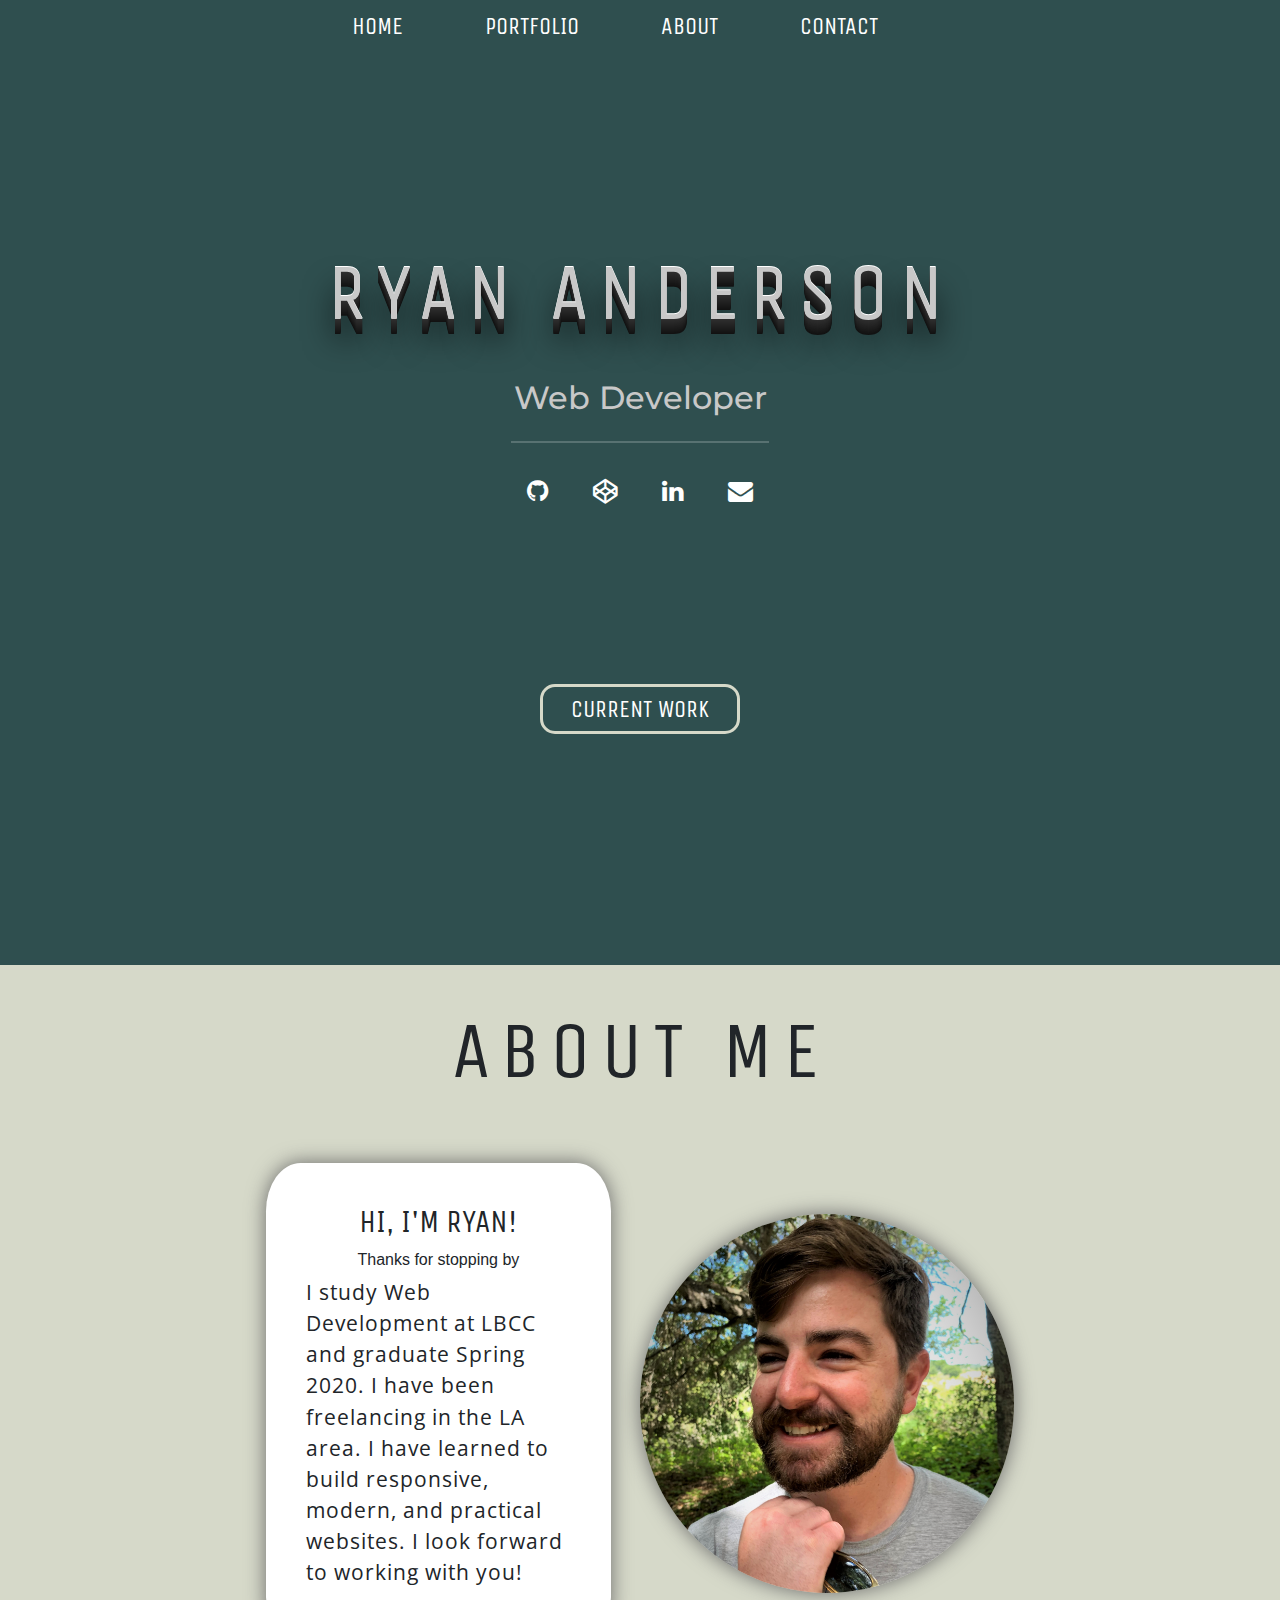
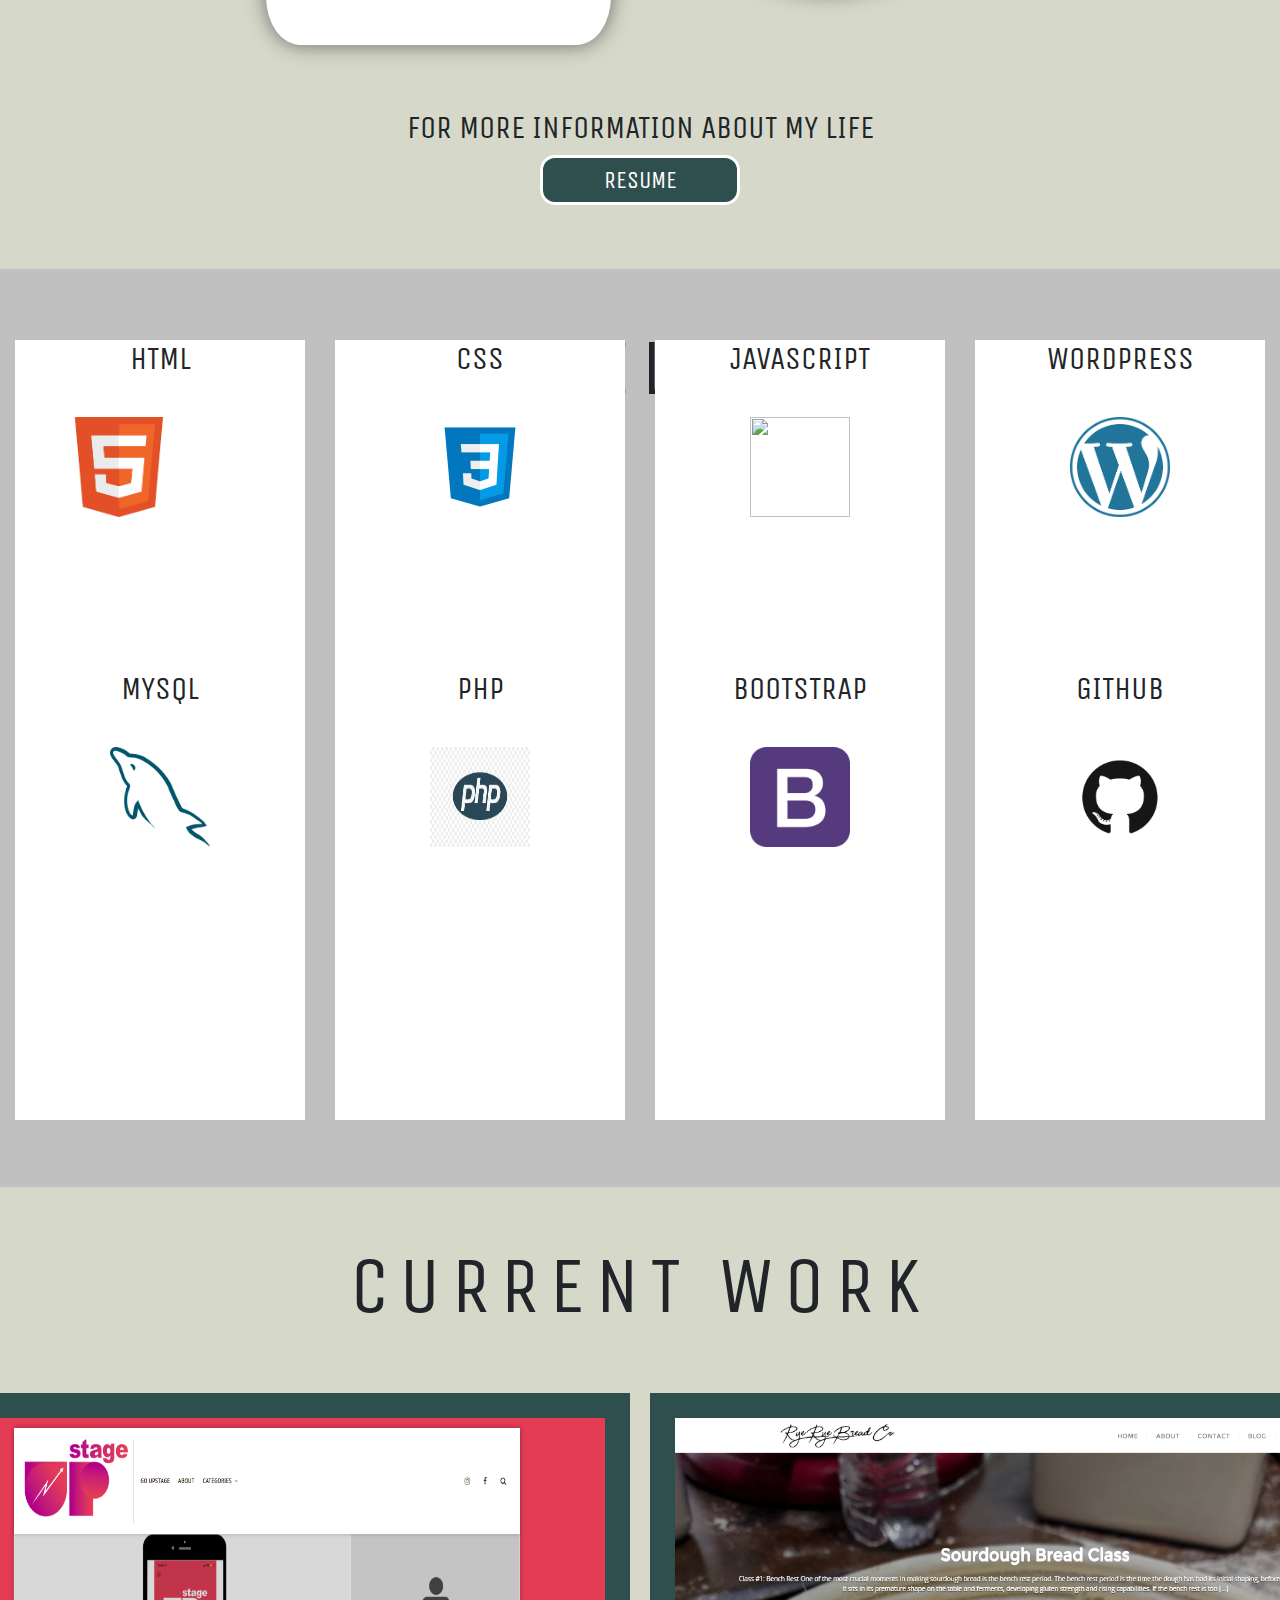
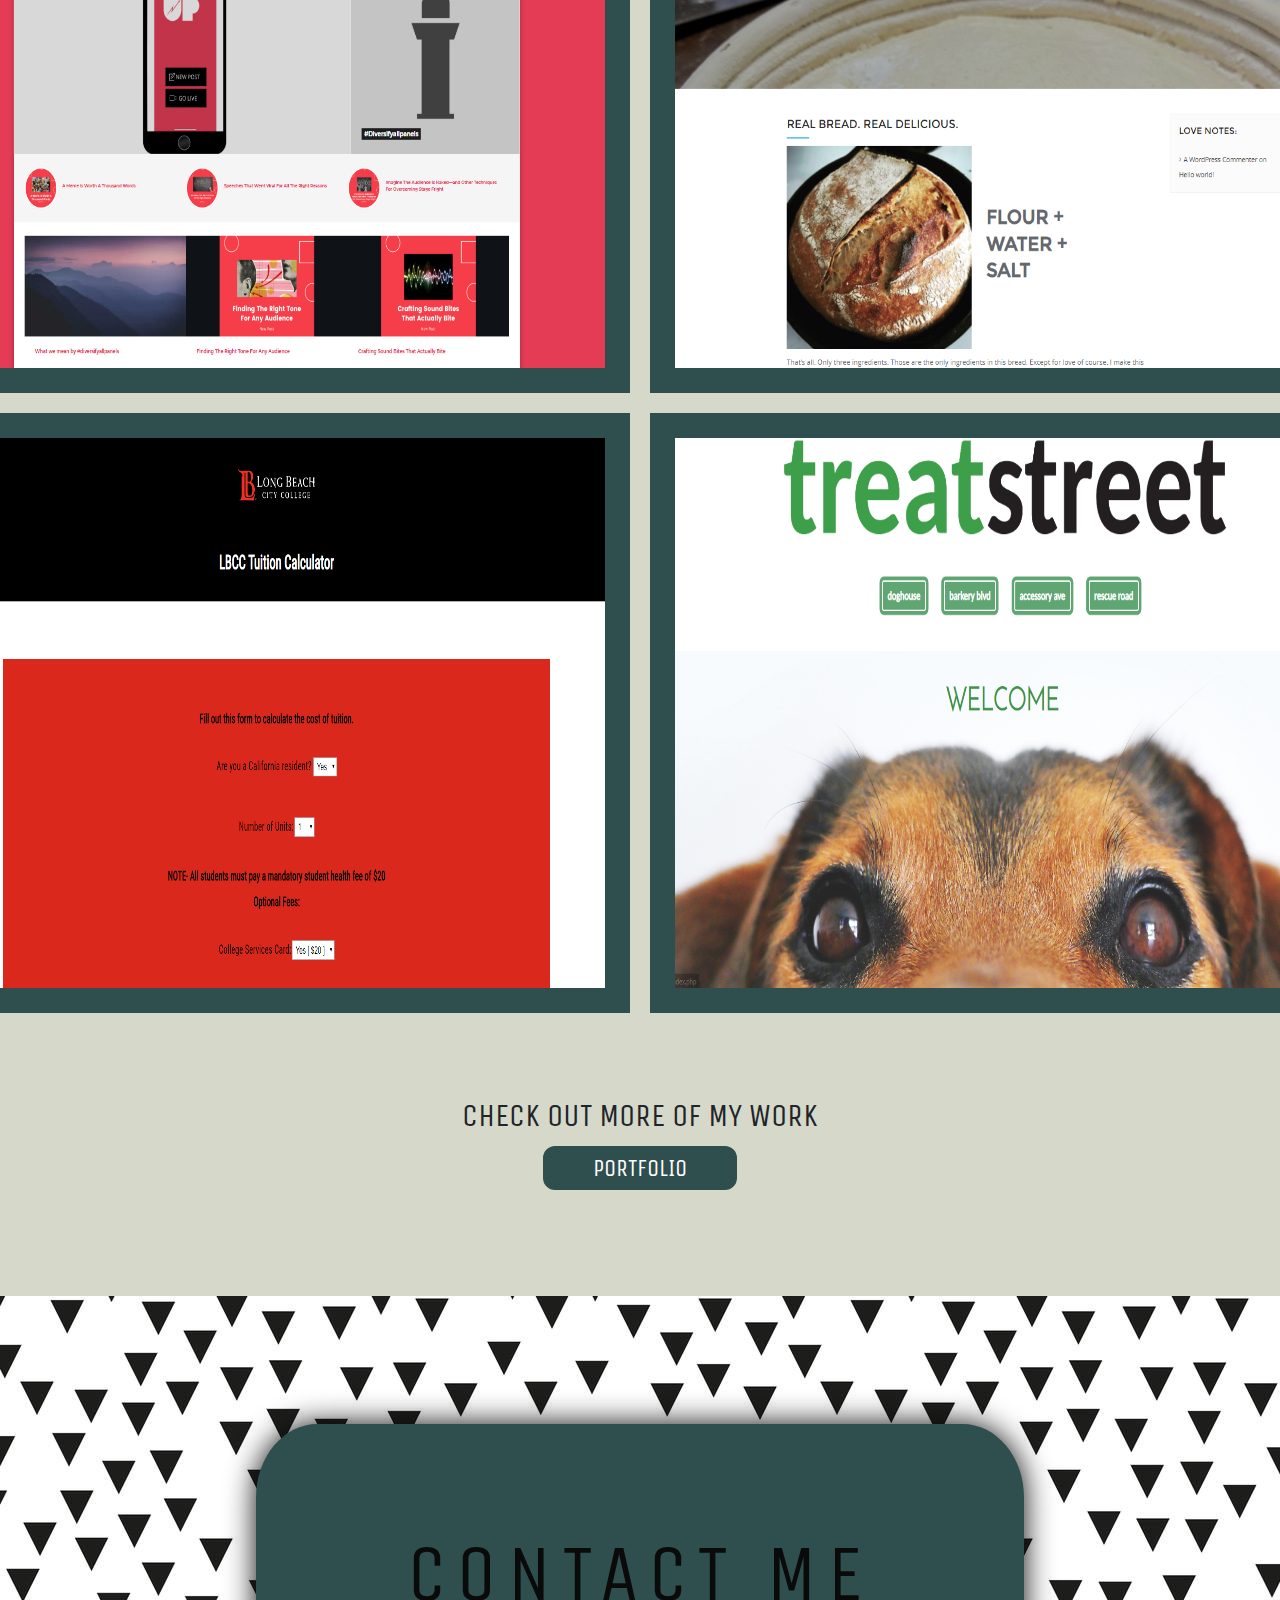
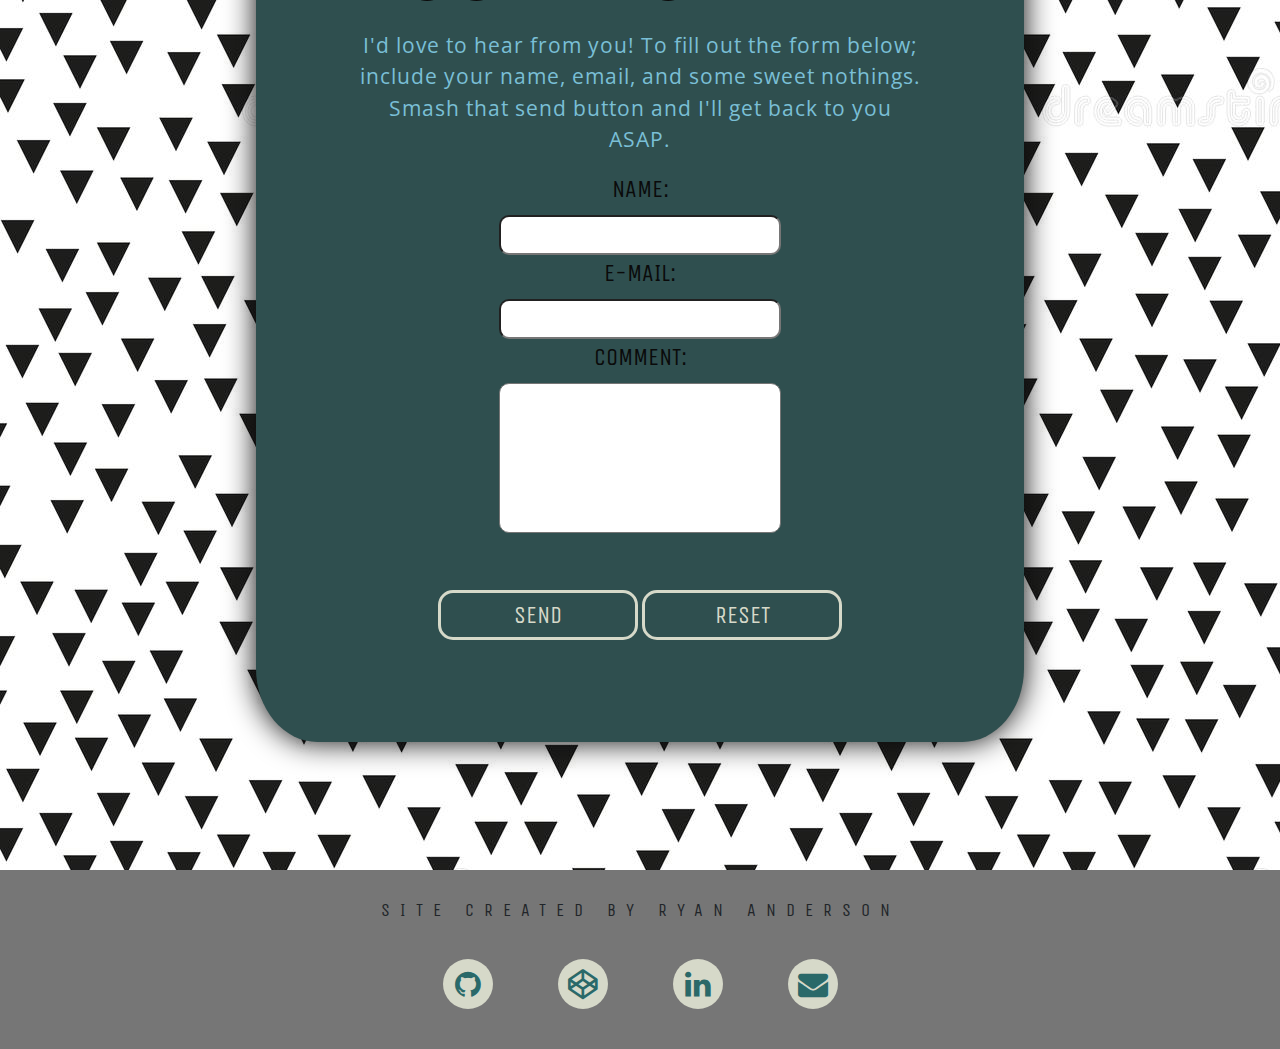
==== portfolio/index.html @ 40ae6008 "added flip/rotate styles to skills-content" ====
<!DOCTYPE html>
<html>
<head>
	<meta charset="UTF-8">
    <meta name="viewport" content="width=device-width, initial-scale=1">
	<title>Ryan Anderson's Portfolio</title>

    <link rel="stylesheet" href="https://stackpath.bootstrapcdn.com/bootstrap/4.4.1/css/bootstrap.min.css" integrity="sha384-Vkoo8x4CGsO3+Hhxv8T/Q5PaXtkKtu6ug5TOeNV6gBiFeWPGFN9MuhOf23Q9Ifjh" crossorigin="anonymous">
	<link href="https://fonts.googleapis.com/css?family=Montserrat:wght@500|Julius+Sans+One|Unica+One|Vast+Shadow&display=swap" rel="stylesheet">
	<link href="https://fonts.googleapis.com/css?family=Open+Sans+Condensed:300&display=swap" rel="stylesheet">
    <link rel="stylesheet" href="https://cdnjs.cloudflare.com/ajax/libs/font-awesome/4.7.0/css/font-awesome.min.css">
    <link rel="stylesheet" type="text/css" href="style.css">
    
</head>
<header>
    
    <div class="nav-container">

       <nav>
            <ul class="nav justify-content-center">
           
                <li class="nav-item">
                    <a class="nav-link current_page" href="./index.html">Home</a>
                </li>
           
                <li class="nav-item">
                    <a class="nav-link" href="./portfolio.html">Portfolio</a>
                </li>

                <li class="nav-item">
                    <a class="nav-link" href="#about-link">About</a>
                </li>

                <li class="nav-item">
                    <a class="nav-link" href="#contact-link">Contact</a>
                </li>

            </ul>
        </nav>
    </div>

    <div class="header_container header-background">

        <div class="header_contents">	
            <h1 class="header"> Ryan Anderson </h1>
        </div>

        <div class="header_contents">
            <h2 class="header"> Web Developer</h2>
        </div>
        
        <hr class="white-line">
    
        <div class="social_media_links_container">
                <a href="https://github.com/ryanaanderson0" title="Github" target="_blank" class="fa fa-github"></a>
                <a href="https://codepen.io/ryanaanderson0" title="Codepen" target="_blank" class="fa fa-codepen"></a>
                <a href="https://www.linkedin.com/in/ryan-anderson-24546b155/" title="LinkedIn+" target="_blank" class="fa fa-linkedin"></a>
                <a href="mailto:ryanaanderson0@gmail.com" title="Email" target="_blank" class="fa fa-envelope"></a>    
        </div>

        <div class="header_contents">
            <button class="button-style button-position"><a href="#work-button-link">Current Work</a></button>
        </div>


    </div>


   
</header>

<body>
		
    <div class="about-container" id="about-link">
        <h1 class="about-header-position">About Me</h1>

        <div class="about-row">
            <div class="about-text">

                <h2>Hi, I'm Ryan!</h2>
            
                <h3>Thanks for stopping by</h3>
                
                <p>I study Web Development at LBCC and graduate Spring 2020. I have been freelancing in the LA area. I have learned to build responsive, modern, and practical websites. I look forward to working with you! </p>
            </div>

            <div>
                <img class="about-img" src="Ryan3.jpeg" alt="photo of Ryan Anderson w/ sunglasses " class="">
            </div>
        </div>

        <div class="resume">
            <h2>For more information about my life</h2>

            <div>
                <button id="resume-button" class="button-style" ><a href="/portfolio/RESUME_RyanAnderson_WebDev1.23.20.pdf" target="_blank">Resume</a></button>
            </div>
        </div>

       
        <div class="skills-container">
                <h1>Skills</h1>
            
            <div id="skills-row">
                <div class="skills-content-container">
                    <div class="skills-content-front">
                        <h2>HTML</h2>
                        <img src="img/icons/html_logo.png" class="skills-icon">
                        <a href="">Solo Learn</a>
                    </div>

                    <div class="skills-content-back"> 
                        <h2>Certifications</h2>
                        <a href="">Solo Learn</a>
                    </div>
                </div>

                <div class="skills-content-container">
                    <div class="skills-content-front">
                        <h2>CSS</h2>
                        <img src="img/icons/css_logo.png" class="skills-icon">
                    </div>

                    <div class="skills-content-back"> 
                        <h2>Certifications</h2>
                        <a href="">Solo Learn</a>
                    </div>
                </div>

                <div class="skills-content-container">
                    <div class="skills-content-front">
                        <h2>JavaScript</h2>
                        <img src="img/icons/js_logo.png" class="skills-icon">
                    </div>

                    <div class="skills-content-back"> 
                        <h2>Certifications</h2>
                        <a href="">Solo Learn</a>
                    </div>
                </div>

                <div class="skills-content-container">
                    <div class="skills-content-front">
                        <h2>WordPress</h2>
                        <img src="img/icons/wordpress_logo.png" class="skills-icon">
                    </div>

                    <div class="skills-content-back"> 
                        <h2>Certifications</h2>
                        <a href="">Solo Learn</a>
                    </div>
                </div>

                <div class="skills-content-container">
                    <div class="skills-content-front">
                        <h2>MySQL</h2>
                        <img src="img/icons/mysql_logo.png" class="skills-icon">
                    </div>

                    <div class="skills-content-back"> 
                        <h2>Certifications</h2>
                        <a href="">Solo Learn</a>
                    </div>
                </div>

                <div class="skills-content-container">
                    <div class="skills-content-front">
                        <h2>PHP</h2>
                        <img src="img/icons/php_logo.jpg" class="skills-icon">
                    </div>

                    <div class="skills-content-back"> 
                        <h2>Certifications</h2>
                        <a href="">Solo Learn</a>
                    </div>
                </div>

                <div class="skills-content-container">
                    <div class="skills-content-front">
                        <h2>BootStrap</h2>
                        <img src="img/icons/bootstrap_logo.png" class="skills-icon">
                    </div>
                    
                    <div class="skills-content-back"> 
                        <h2>Certifications</h2>
                        <a href="">Solo Learn</a>
                    </div>
                </div>

                <div class="skills-content-container">
                    <div class="skills-content-front">
                        <h2>GitHub</h2>
                        <img src="img/icons/github_logo.png" class="skills-icon">
                    </div>

                    <div class="skills-content-back"> 
                        <h2>Certifications</h2>
                        <a href="">Solo Learn</a>
                    </div>
                </div>
            </div>  
        </div>
       
    </div>

    <div class="work-container" >
    
        <h1 class="work-heading-padding" id="work-button-link">Current Work</h1>

        <div id="work-gallery">

            <div class="overlay-container">
                <img src="img/current_projects/upstage.PNG" alt="Avatar" class="work-img-resize overlay-img">
                <div class="overlay">
                    <div class="fig-text"> 
                        <h1>UpStage Directory</h1> 

                        <p>I used WordPress to create an app landing page/ blog. I used custom css and WordPress plugins to creat a platform fit for the app. </p>
                        <button class="button-style button-opacity"><a href="https://upstage.directory/" target="_blank">Link</a></button>
                    </div>
                </div>
            </div>

            <div class="overlay-container">
                <img src="img/current_projects/ryeryebreadco.PNG" alt="Avatar" class="work-img-resize overlay-img">
                <div class="overlay">
                    <div class="fig-text">
                        <h1>Rye Rye Bread Co.</h1>

                        <p>I used WordPress to create a website for my own commercial baking company, Rye Rye Bread Co. </p>
                        <button class="button-style "><a href="http://ryeryebreadco.com/" target="_blank">Link</a></button>
                    </div>
                </div>
            </div>

            <div class="overlay-container">
                <img src="img/php_sql/hw3_tuition_calculator.PNG" alt="Avatar" class="work-img-resize overlay-img">
                <div class="overlay">
                    <div class="fig-text">
                        <h1>Tuition Calculator</h1>

                        <p>To create this mock LBCC tuition calcultaor, I used PHP to retrieve the information from submitting the form.  I then used that data and applied operators to calculate the tuition total.</p>
                        <button class="button-style button-opacity"><a href="https://cosw30-ryan.herokuapp.com/Homework/Homework3/tuition.html" target="_blank">Link</a></button>

                    </div>
                </div>
            </div>

            <div class="overlay-container">
                <img src="img/php_sql/ts_homepage.PNG" alt="Avatar" class="work-img-resize overlay-img">
                <div class="overlay">
                    <div class="fig-text">
                        <h1>Treat Street</h1>
                    
                        <p>This is a class project in my PHP course. Our team created a backend CRUD console for our E-Commerce product listings.  </p>
                        <button class="button-style button-opacity"><a href="http://treatstreet.herokuapp.com/" target="_blank">Link</a></button>
                    </div>
                </div>
            </div>

        </div>

        <div class="portfolio-button-position">
            <h2>Check Out More Of My Work</h2>
            <button class="button-style "><a href="/portfolio/portfolio.html" target="_blank" id="portfolio-button">Portfolio</a></button>
        </div>
       
    </div>

<div class="contact-container" id="contact-link">

    <div class="contact-box">
    
        <h1> Contact Me </h1>

        <p>I'd love to hear from you! To fill out the form below; include your name, email, and some sweet nothings. Smash that send button and I'll get back to you ASAP.  </p>

        <form action="mailto:someone@example.com" method="post" enctype="text/plain">
            <label for="name">Name:</label><br>
            <input type="text" name="name" required><br>

            <label for="email">E-mail:</label><br>
            <input type="text" name="mail" required><br>

            <label for="comment">Comment:</label><br>
            <textarea type="text" name="comment" size="550" class="comment-area" required></textarea><br>

            <input type="submit" value="Send" class="button-style form-button-spacing">
            <input type="reset" value="Reset" class="button-style form-button-spacing">
        </form>
    </div>
</div>

</body>
<footer>

    <div class="footer_container">

        <h1 class="footer-header">Site Created By Ryan Anderson</h1>

        <div class="social-media-footer">
           <a href="https://github.com/ryanaanderson0" title="Github" target="_blank" class="fa fa-github"></a>
            <a href="https://codepen.io/ryanaanderson0" title="Codepen" target="_blank" class="fa fa-codepen"></a>
            <a href="https://www.linkedin.com/in/ryan-anderson-24546b155/" title="LinkedIn+" target="_blank" class="fa fa-linkedin"></a>
            <a href="mailto:ryanaanderson0@gmail.com" title="Email" target="_blank" class="fa fa-envelope"></a>
        </div>
    </div>
</footer>
</html>
---- portfolio/style.css ----
*{
	margin: 0;
    padding: 0;
    box-sizing: border-box;
}


/*heading styles*/

h1{
	font-family: 'Unica One', cursive;
	text-transform: uppercase;
	letter-spacing: 10px;
    font-size: 5em;
    text-align: center;
    font-weight: 20;
}

h2{
	font-family: 'Unica One', cursive;
	text-transform: uppercase;
	font-size: 2em;
}

h3{
    font-size: 1.0em;
}
p{
	font-family: 'Open Sans Condensed', sans-serif;
	font-size: 1.3em;
	letter-spacing: 1px;
}


/*navigation orientation/styles */

.nav-item{
	font-family: 'Unica One', cursive;
	font-size: 1.5em;
	text-transform: uppercase;
	padding-right: 50px;
}

.nav-container {
    max-height: 75%;
    background: #2F4F4F;
    padding-bottom: 1%;
}

/*link colors/decoration*/

a , nav-item.li{
	text-decoration: none;
	list-style-type:none;
	color: #ffffff;
}

a:active{
	color: #7ABFD6;
    text-decoration: none;
}

a:link{
	color: #ffffff;
    text-decoration: none;
}

a:hover{
	color: #7ABFD6;
    text-decoration: none;
}

.current_page{
	color: #7ABFD6 ;
}


/* header styles */

.header_container{
    display: flex;
    flex-direction: column;
    align-items: center;
    justify-content: center;
    padding-bottom: 4%;  
}

.header-background{
    background: #2F4F4F;
    height: 900px;
    width: 100%;
    background-size: cover;
}
h1.header{
    font-family: 'Unica One', cursive;
	text-transform: uppercase;
	letter-spacing: 10px;
    font-size: 5em;
    text-align: center;
    font-weight: 20;
    color: #C8C8C8;
    text-shadow: 
      0 -1px 0 #fff, 
      0 1px 0 #2e2e2e, 
      0 2px 0 #2c2c2c, 
      0 3px 0 #2a2a2a, 
      0 4px 0 #282828, 
      0 5px 0 #262626, 
      0 6px 0 #242424, 
      0 7px 0 #222, 
      0 8px 0 #202020, 
      0 9px 0 #1e1e1e, 
      0 10px 0 #1c1c1c, 
      0 11px 0 #1a1a1a, 
      0 12px 0 #181818, 
      0 13px 0 #161616, 
      0 14px 0 #141414, 
      0 15px 0 #121212, 
      0 22px 30px rgba(0, 0, 0, 0.9);
   
}

h2.header{
    color: #C8C8C8;
    font-family: 'Montserrat', sans-serif;
    font-size: 2em;
    text-transform: capitalize;
    margin-top: 30px;   
}

/* Button Styles */

.button-style{

    width: 200px;
    height: 50px;
    border-radius: 15px;
    border: solid #D6D9C9 3px;
    background-color: #2F4F4F;
    font-family: 'Unica One', cursive;
    font-size: 1.5em;
    text-transform: uppercase;
    color: #D6D9C9;
}

.button-position{
    margin-left: auto;
    margin-right: auto;
    margin-top: 80%;
}

hr.white-line{
  border: .5px solid;
  color: white;
  opacity: .2;
  width: 20%;
}


.button-style:hover {
    box-shadow: 0 0 40px #222;
    color: #7ABFD6;
    border: solid #7ABFD6 3px;
    text-decoration: none;
}

/* about styles */
.about-container{
    background: #D6D9C9;
}
.about-header-position{
    padding-top: 3%;
}
.about-row{
   display: grid;
   grid-template-columns: 2fr 2fr;
   align-items: center;
   justify-content: center;
   margin: 5%;
}
.about-text{
    padding: 40px;
    width: 60%;
    background: #ffffff;
    border-radius: 10%;
    justify-self: flex-end;
    box-shadow: 0 0 20px #696969;
    margin-right: 5%;
}
.about-img{
    width: 65%;
    height: 50%;
    border-radius: 50%;
    box-shadow: 0 0 20px #696969;
}

.about-text h2, h3{
    text-align: center;
}

.resume{
    text-align: center;
    padding-bottom: 5%;
}

.resume h3{
    font-size: 1.2em;
}

#resume-button {
    background: #2F4F4F;
    border: solid  #ffffff 3px;
    color: #ffffff;
}

#resume-button:hover {
    box-shadow: 0 0 40px #222;
    color: #7ABFD6;
    border: solid #7ABFD6 3px;
    text-decoration: none;
}
/* skills styles */

/* #skills-boxes{
    display: flex;
    justify-content: space-evenly;
    margin-top: 4%;
    padding-bottom: 4%;
}
.skills-content{
    flex-basis: 30%;
    margin-bottom: 2%;
    padding: 4%;
    min-width: 250px;
    border-radius: 10%;
    background-color: #ffffff;
    text-align: center;
    box-shadow: 0 0 20px #696969;
}

.skills-content ul, li{
    text-align: left;
}



.skills-content a{
    color: #0a0a0a;
}
.skills-content a:hover{
    color: #7ABFD6;
} */
/* new-skills section styles */

.skills-container{
    padding-top: 4%;
    padding-bottom: 4%;
    background: #C0C0C0;
}


#skills-row{
    display: grid;
    grid-template-rows: 1fr 1fr;
    grid-template-columns: 25% 25% 25% 25%;
    max-width: 100%;
    text-align: center;
    padding-top: 4%;
}
.skills-content-container{
    margin: 15px;
    background-color: white;
    height: 300px;
    transition: transform .5s;
    transform-style: preserve-3d; 
}

.skills-content-container:hover{
    transform: rotateY(180deg);
    box-shadow: 0 0 20px #696969;
}
.skills-content-front, .skills-content-back{
    position: absolute;
    width: 100%;
    height: 100%;
    backface-visibility: hidden;
}
.skills-content-front{
    background-color: white;
    align-self: center;
    
}
.skills-content-back{
    position: relative;
    background-color: #2F4F4F;
    transform: rotateY(180deg);
    color: white;
}
.skills-icon{
    width: 100px;
    height: 100px;
    margin-top: 30px;
}

/* work styles */
.work-container{
    background: #D6D9C9;
    /* background: #355357; */
    padding-bottom: 8%;
}
.work-heading-padding{
    padding: 4%;
}
#work-gallery{
    margin-right: auto;
    margin-left: auto;
    display: grid;
    grid-template-columns: 1fr 1fr;
    grid-template-rows: auto auto 2fr;
    grid-column-gap: 20px;
    grid-row-gap: 20px;
    align-items: center;
    justify-content:center;
    max-width: 60%;
}
.work-text{
    grid-column: span 2;
    padding: 4%;
    color: #ffffff;
}
.work-text h2{
    text-align: center;
    padding-bottom: 2%;
}
img.work-img-resize{
    width: 700px;
    height: 600px;
    border: solid #2F4F4F 25px;
   
}

.portfolio-button-position{
    text-align: center;
    padding-top: 5%;
}

/* text overlay over image styles */

.overlay-container {
  position: relative;
  width: 100%;
}

.overlay-img {
  display: block;
  width: 100%;
  height: auto;
  
}

.overlay {
  position: absolute;
  bottom: 0;
  left: 0;
  right: 0;
  background-color: #181818;
  opacity: .8;
  overflow: hidden;
  width: 100%;
  height: 0;
  transition: .5s ease;
}

.overlay-container:hover .overlay {
  height: 100%;
}

.fig-text {
  color: white;
  font-size: 20px;
  position: absolute;
  top: 50%;
  left: 50%;
  -webkit-transform: translate(-50%, -50%);
  -ms-transform: translate(-50%, -50%);
  transform: translate(-50%, -50%);
  text-align: center;
}
.fig-text h1{
    font-size: 3em;
}

/*contact styles*/

.contact-container{
   background-image: url("/portfolio/img/triangle_background.jpg");
   width: 100%;
   height: auto;
   padding-top: 10%;
   padding-bottom: 10%;
}
.contact-box{
    width: 60%;
    height: auto;
    padding: 8%;
    margin-right: auto;
    margin-left: auto;
	text-align: center;
    background-color: #2F4F4F;
    border-radius: 8%;
    box-shadow: 0 0 30px #0a0a0a;
    color: #0a0a0a;
}
.contact-box h1{
    color: #0a0a0a;
}
.contact-box p{
  color: #7ABFD6;
}

.contact_text{
    text-align: center;
    display: block;
    margin-left: auto;
    margin-right: auto;
    margin-top: 20px;
	text-align: center;
    width: 50%;
    font-size: 1.3em;
}

/* contact form styles */
label{
    font-family: 'Unica One', cursive;
	text-transform: uppercase;
    font-size: 1.5em;
}

input, textarea{
    width: 50%;
    height: 40px;
    border-radius: 10px;
}
textarea.comment-area{
    height: 150px;
    resize: none;
}
.form-button-spacing{
    margin-top: 50px;
}
input:focus , textarea:focus{
    background: #7ABFD6;
}

/* projects page styles */

.portfolio-header-background{
    background: #2F4F4F;
    height: 400px;
    width: 100%;
    background-size: cover;
}

/*footer styles*/
.footer_container{
    background-color: #767676;
    text-align: center;
    padding: 20px;
    max-width: 100%;
}
.footer-header{
    padding: 10px;
    font-size: 1.1em;
}

/*social media button styles */


.social-media-footer{
    margin: auto;
    justify-content: space-around;
    display: flex;
    max-width: 500px;
    padding: 20px;

}

.social-media-footer a{
    text-decoration: none;
    font-size: 30px;
    width: 50px;
    height: 50px;
    text-align: center;
    transition: 0.4s all;
    line-height: 50px;
    cursor: pointer;
    background: #D6D9C9;
    border-radius: 50%;
    color: #2a6969;
}

.social-media-footer a:hover{
    transform: scale(1.2);
    color: #7ABFD6;
}

.social_media_links_container a{
    padding: 20px;
    font-size: 25px;
    text-decoration: none;
}

/* RESPONSIVE STYLES */

/* Large desktops and laptops */
@media (min-width: 1900px) {
   .col-xs-4{
       margin: 40px;
      
   }

   .main-photo{
       
    width: 500px;
    height: 650px;
    text-align: center;
    margin-left: 25%;
}

   }

    h1{
        font-size: 5em;
    }
}



/* Landscape tablets and medium desktops */
 @media (max-width: 1200px) {
     .col-xs-4{
       margin: 10px;
   }

    .about_me_text col-md col-xs-12{
	margin-right: 0;
}

    .main-photo{
        margin-left: 25%;
    }
    
}


/* Portrait tablets and small desktops */
@media (max-width: 992px) {
      .col-xs-4{
       margin: 20px;
   }

    .thumbnail img{
       width: 400px;
       height: 300px;
   }

     .about_me_text col-md col-xs-12{
	margin-right: 0;
}

    .main-photo{
        width: 300px;
        height: 400px;
        margin-left: 20%;
    }

}

/* Landscape phones and portrait tablets */
@media (max-width: 768px) {
     .col-xs-4{
       margin: 20px;

   }

   .col-padding{
       padding: 10px;
   }

   .caption{
       max-width: 400px;
   }
   .caption p{
       font-size: 1em;
   }

 .main-photo{
        width: 400px;
        height: 500px;
     
    }


    /* decrease header font on smaller devices */

     .header_title{
        padding-top: 50px;
        font-size: .7em;
    }

    .header_subtitle{
        font-size: .5em;
    }

    /* decrease img size */
    .thumbnail-img{
        width: 400px;
        height: 300px;
    }
}

/* Portrait phones and smaller */
@media (max-width: 576px) {
     


    .col-xs-12{
        margin-left: 10px;
        padding: 10px;
    }
    .contact_text{
        width: 75%;
    }

    /* decrease nav font */
    .nav{
        flex-direction: column;
        text-align: center;
    }

    .nav-item{
        padding: 0;
    }
    
    /* decrease header font size on smaller screens */
    .header_title{
        padding-top: 50px;
        font-size: .7em;
    }

    .header_subtitle{
        font-size: .5em;
    }

    /* decrease img size  */

    .thumbnail-img{
        width: 400px;
        height: 300px;
    }

    .main-photo{
        width: 450px;
        height: 450px;
        margin: 0;
    
    }
}


/* // Small devices (landscape phones, 576px and up)
@media (min-width: 576px) { ... }

// Medium devices (tablets, 768px and up)
@media (min-width: 768px) { ... }

// Large devices (desktops, 992px and up)
@media (min-width: 992px) { ... }

// Extra large devices (large desktops, 1200px and up)
@media (min-width: 1200px) { ... } */
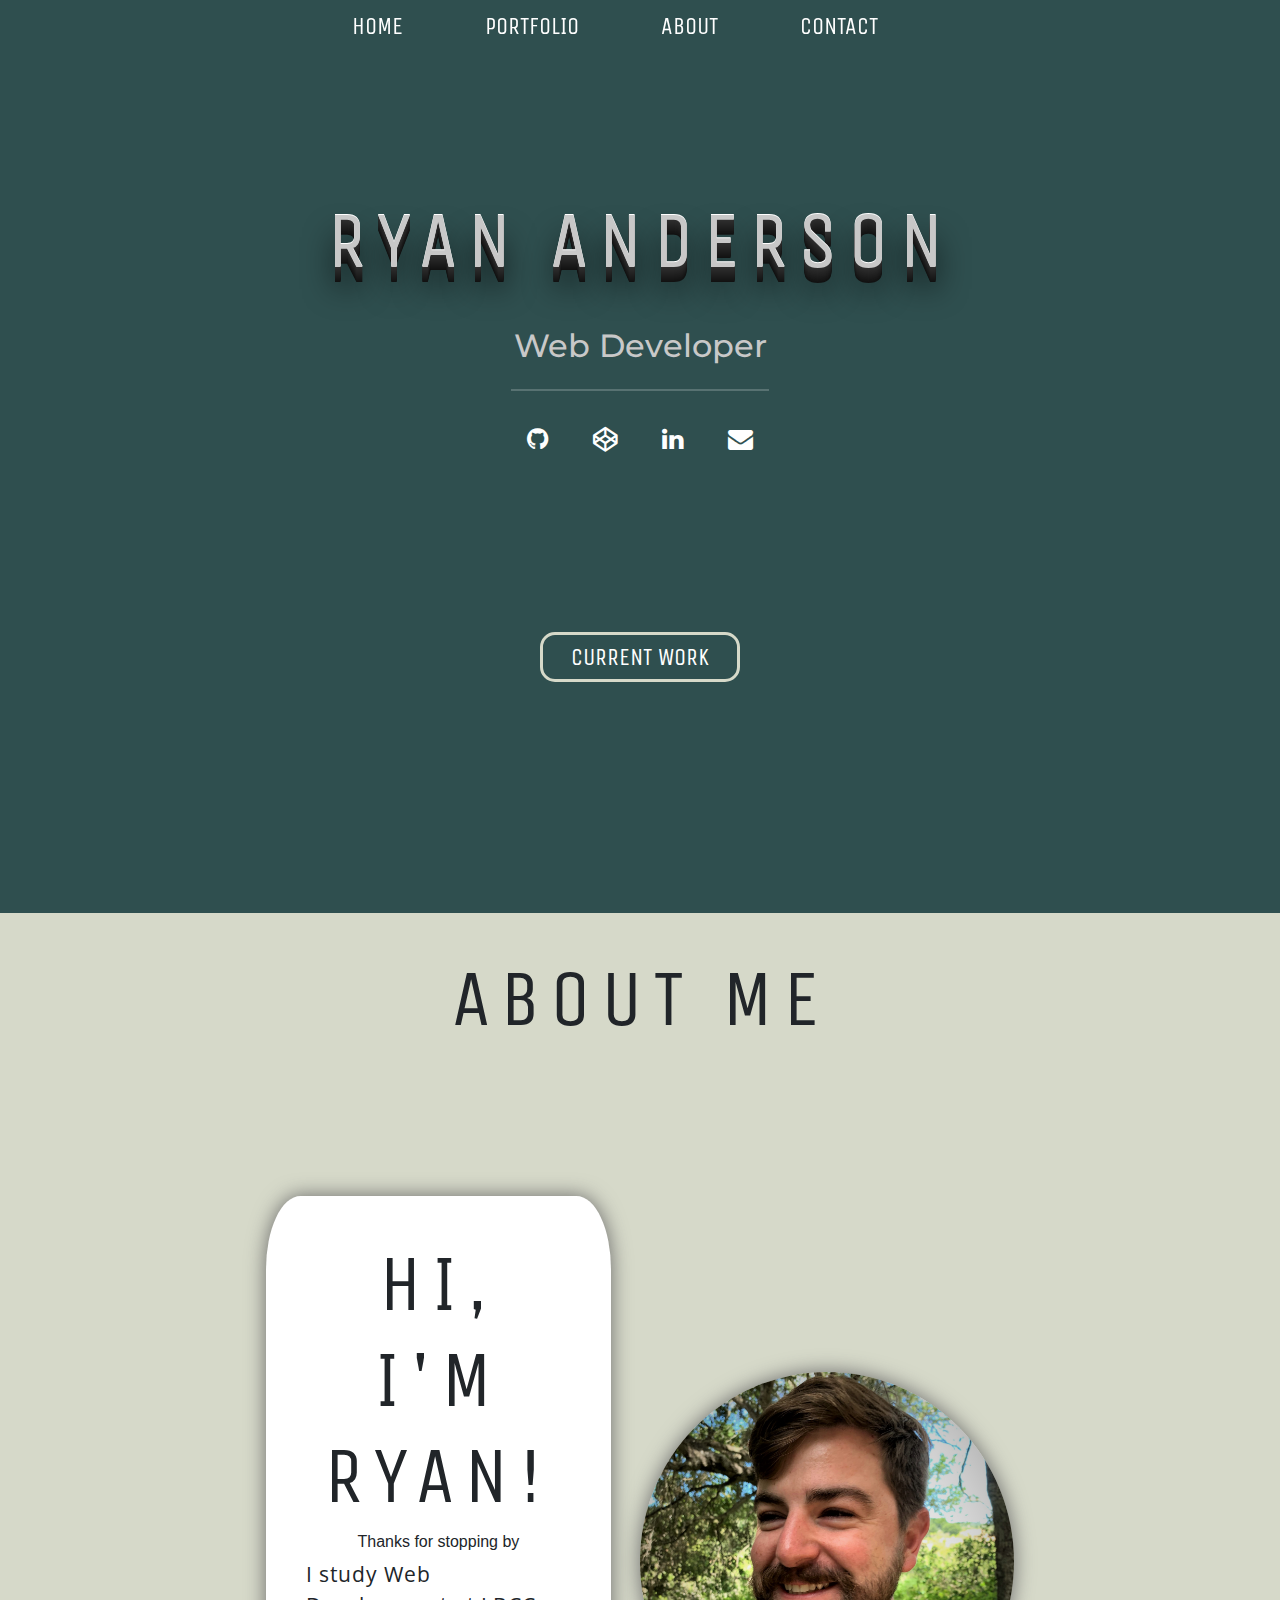
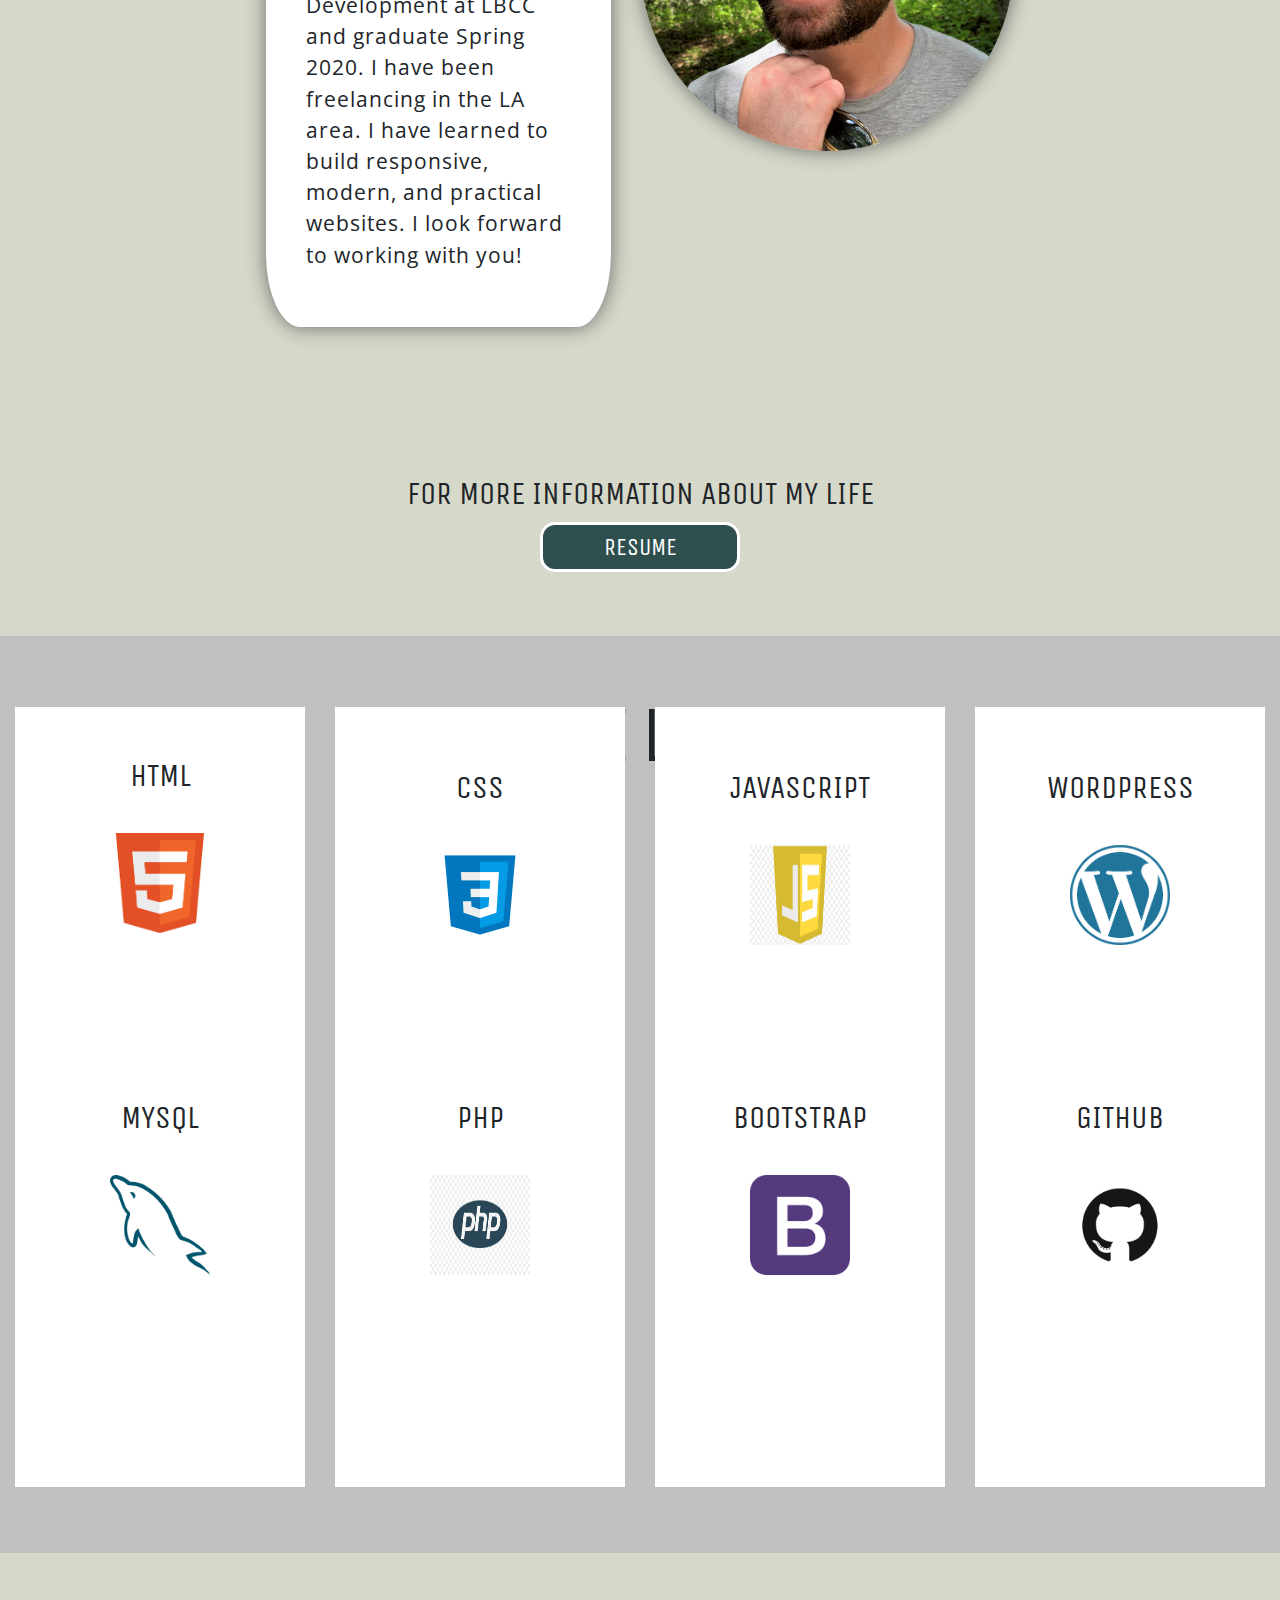
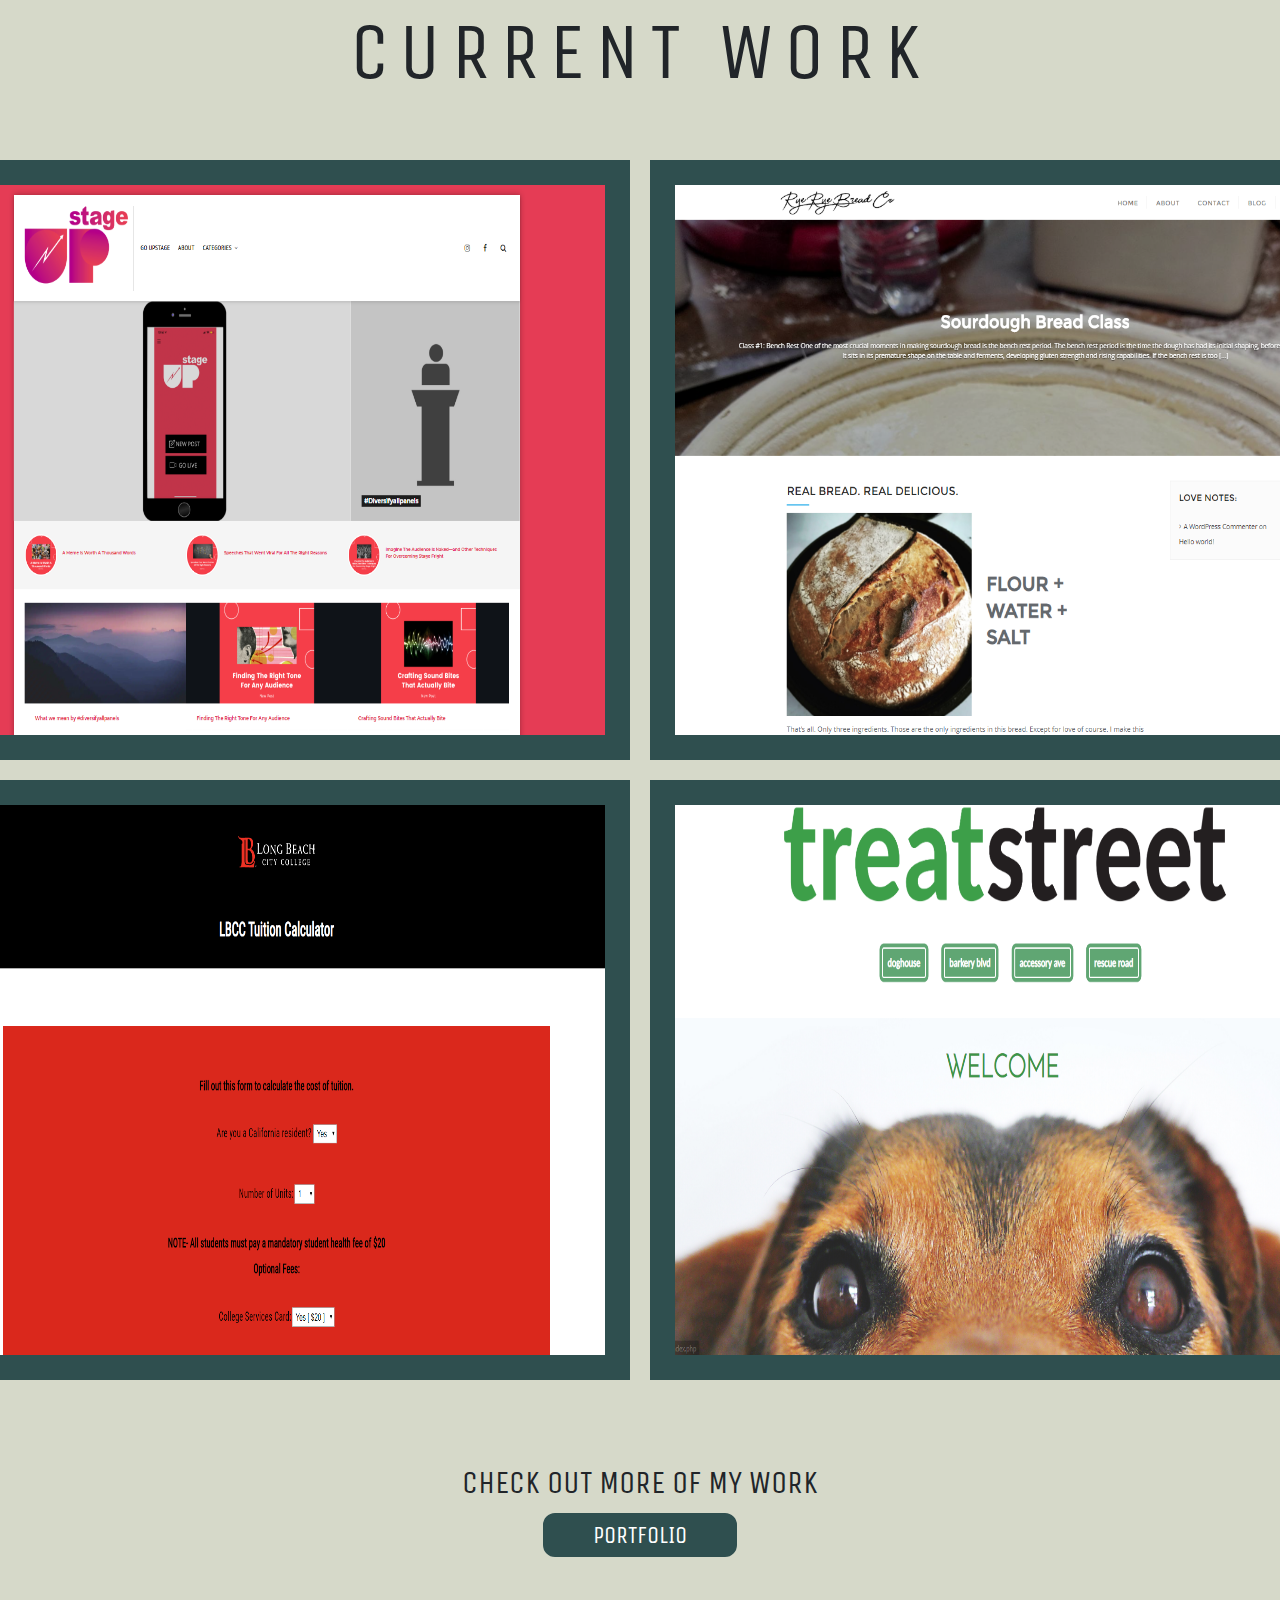
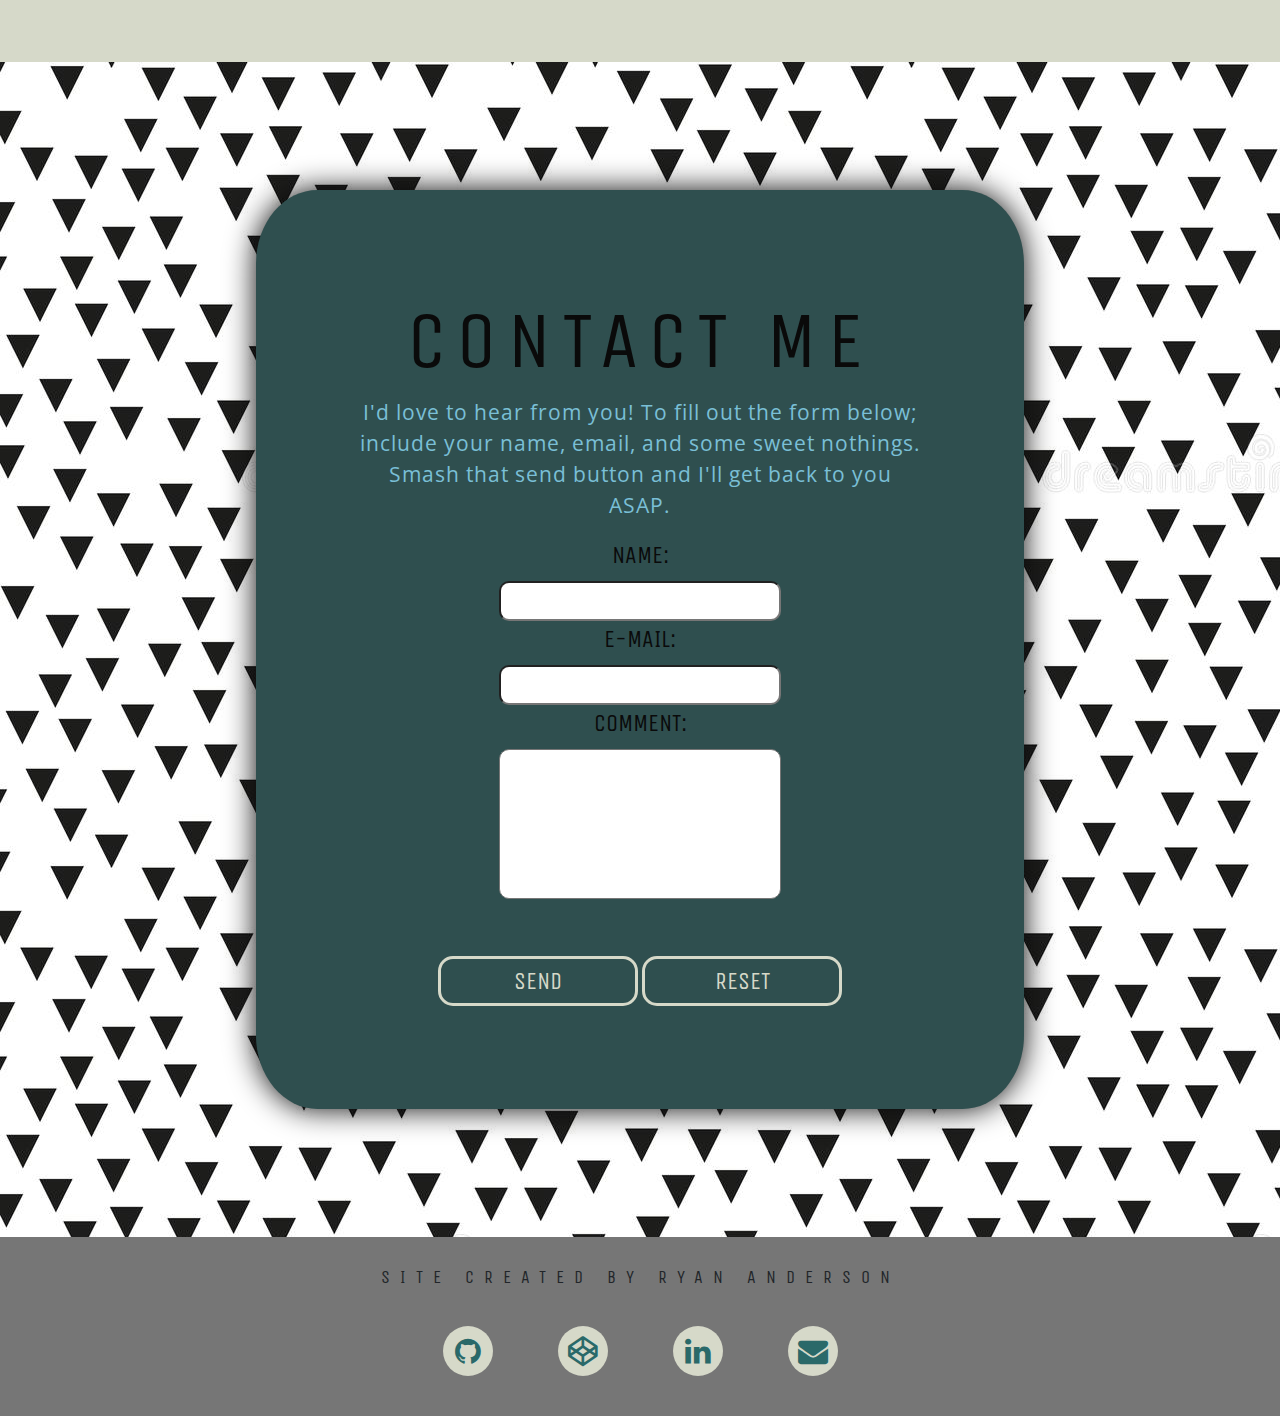
==== commit 0ce58410: "added FCC id's and section names to pass test" ====
--- a/portfolio/index.html
+++ b/portfolio/index.html
@@ -16,7 +16,7 @@
     
     <div class="nav-container">
 
-       <nav>
+       <nav id="navbar" class="sticky">
             <ul class="nav justify-content-center">
            
                 <li class="nav-item">
@@ -52,7 +52,7 @@
         <hr class="white-line">
     
         <div class="social_media_links_container">
-                <a href="https://github.com/ryanaanderson0" title="Github" target="_blank" class="fa fa-github"></a>
+                <a href="https://github.com/ryanaanderson0" title="Github" target="_blank" class="fa fa-github" id="profile-link"></a>
                 <a href="https://codepen.io/ryanaanderson0" title="Codepen" target="_blank" class="fa fa-codepen"></a>
                 <a href="https://www.linkedin.com/in/ryan-anderson-24546b155/" title="LinkedIn+" target="_blank" class="fa fa-linkedin"></a>
                 <a href="mailto:ryanaanderson0@gmail.com" title="Email" target="_blank" class="fa fa-envelope"></a>    
@@ -71,13 +71,13 @@
 
 <body>
 		
-    <div class="about-container" id="about-link">
-        <h1 class="about-header-position">About Me</h1>
-
-        <div class="about-row">
+    <div class="about-container" >
+        <h1 class="about-header-position" id="about-link">About Me</h1>
+
+        <div class="about-row" id="welcome-section">
             <div class="about-text">
 
-                <h2>Hi, I'm Ryan!</h2>
+                <h1>Hi, I'm Ryan!</h1>
             
                 <h3>Thanks for stopping by</h3>
                 
@@ -112,6 +112,8 @@
                     <div class="skills-content-back"> 
                         <h2>Certifications</h2>
                         <a href="">Solo Learn</a>
+                        <h2>Projects</h2>
+                        <a href="">Solo Learn</a>
                     </div>
                 </div>
 
@@ -124,18 +126,30 @@
                     <div class="skills-content-back"> 
                         <h2>Certifications</h2>
                         <a href="">Solo Learn</a>
+                        <a href="">MTA</a>
+                        <h2>Projects</h2>
+                        
+                        <a href="https://codepen.io/ryanaanderson0/pen/ExVjZWB">Tribute Page</a>
+                        <a href="https://codepen.io/ryanaanderson0/pen/WNQGQgr">Survey Form</a>
+                        <a href="https://codepen.io/ryanaanderson0/pen/PoPpdMY">Product Landing Page</a>
+                        <a href="https://codepen.io/ryanaanderson0/pen/qBOVZmr">Technical Document</a>
+                        
                     </div>
                 </div>
 
                 <div class="skills-content-container">
                     <div class="skills-content-front">
                         <h2>JavaScript</h2>
-                        <img src="img/icons/js_logo.png" class="skills-icon">
-                    </div>
-
-                    <div class="skills-content-back"> 
-                        <h2>Certifications</h2>
-                        <a href="">Solo Learn</a>
+                        <img src="img/icons/js_logo.jpg" class="skills-icon">
+                    </div>
+
+                    <div class="skills-content-back"> 
+                        <h2>Certifications</h2>
+                        <a href="">Solo Learn</a>
+                        <h2>Projects</h2>
+                        <a href="https://codepen.io/ryanaanderson0/pen/NWWjaWK">Character Generator</a>
+                        <a href="https://codepen.io/ryanaanderson0/pen/YzKeLmL">The Office Trivia Game</a>
+                        
                     </div>
                 </div>
 
@@ -148,6 +162,9 @@
                     <div class="skills-content-back"> 
                         <h2>Certifications</h2>
                         <a href="">Solo Learn</a>
+                        <h2>Projects</h2>
+                        <a href="http://upstage.directory/">UpStage Directory</a>
+                        <a href="https://bigsmile.co">Big Smile Co.</a>
                     </div>
                 </div>
 
@@ -160,6 +177,8 @@
                     <div class="skills-content-back"> 
                         <h2>Certifications</h2>
                         <a href="">Solo Learn</a>
+                        <h2>Projects</h2>
+                        <a href="">Solo Learn</a>
                     </div>
                 </div>
 
@@ -172,6 +191,9 @@
                     <div class="skills-content-back"> 
                         <h2>Certifications</h2>
                         <a href="">Solo Learn</a>
+                        <h2>Projects</h2>
+                        <a href="http://treatstreet.herokuapp.com/">Treat Street</a>
+                        <a href="https://cosw30-ryan.herokuapp.com/Homework/Homework3/tuition.html">Tuition Calculator</a>
                     </div>
                 </div>
 
@@ -184,6 +206,8 @@
                     <div class="skills-content-back"> 
                         <h2>Certifications</h2>
                         <a href="">Solo Learn</a>
+                        <h2>Projects</h2>
+                        <a href="">Solo Learn</a>
                     </div>
                 </div>
 
@@ -203,16 +227,15 @@
        
     </div>
 
-    <div class="work-container" >
+    <div class="work-container" id="projects">
     
         <h1 class="work-heading-padding" id="work-button-link">Current Work</h1>
-
         <div id="work-gallery">
 
             <div class="overlay-container">
                 <img src="img/current_projects/upstage.PNG" alt="Avatar" class="work-img-resize overlay-img">
                 <div class="overlay">
-                    <div class="fig-text"> 
+                    <div class="fig-text project-tile"> 
                         <h1>UpStage Directory</h1> 
 
                         <p>I used WordPress to create an app landing page/ blog. I used custom css and WordPress plugins to creat a platform fit for the app. </p>
@@ -224,7 +247,7 @@
             <div class="overlay-container">
                 <img src="img/current_projects/ryeryebreadco.PNG" alt="Avatar" class="work-img-resize overlay-img">
                 <div class="overlay">
-                    <div class="fig-text">
+                    <div class="fig-text project-tile">
                         <h1>Rye Rye Bread Co.</h1>
 
                         <p>I used WordPress to create a website for my own commercial baking company, Rye Rye Bread Co. </p>
@@ -236,7 +259,7 @@
             <div class="overlay-container">
                 <img src="img/php_sql/hw3_tuition_calculator.PNG" alt="Avatar" class="work-img-resize overlay-img">
                 <div class="overlay">
-                    <div class="fig-text">
+                    <div class="fig-text project-tile">
                         <h1>Tuition Calculator</h1>
 
                         <p>To create this mock LBCC tuition calcultaor, I used PHP to retrieve the information from submitting the form.  I then used that data and applied operators to calculate the tuition total.</p>
@@ -249,7 +272,7 @@
             <div class="overlay-container">
                 <img src="img/php_sql/ts_homepage.PNG" alt="Avatar" class="work-img-resize overlay-img">
                 <div class="overlay">
-                    <div class="fig-text">
+                    <div class="fig-text project-tile">
                         <h1>Treat Street</h1>
                     
                         <p>This is a class project in my PHP course. Our team created a backend CRUD console for our E-Commerce product listings.  </p>
@@ -291,6 +314,22 @@
     </div>
 </div>
 
+<script src="https://cdn.freecodecamp.org/testable-projects-fcc/v1/bundle.js">
+//sticky navbar on scroll JS
+window.onscroll = function() {myFunction()};
+
+var navbar = document.getElementById("navbar");
+var sticky = navbar.offsetTop;
+
+function myFunction() {
+  if (window.pageYOffset >= sticky) {
+    navbar.classList.add("sticky")
+  } else {
+    navbar.classList.remove("sticky");
+  }
+}
+
+</script>
 </body>
 <footer>
 
--- a/portfolio/style.css
+++ b/portfolio/style.css
@@ -46,7 +46,12 @@
     background: #2F4F4F;
     padding-bottom: 1%;
 }
-
+/* sticky navbar style */
+.sticky {
+  position: fixed;
+  top: 0;
+  width: 100%;
+}
 /*link colors/decoration*/
 
 a , nav-item.li{
@@ -168,12 +173,15 @@
 .about-container{
     background: #D6D9C9;
 }
+#welcome-section{
+    height: 100vh;
+}
 .about-header-position{
     padding-top: 3%;
 }
 .about-row{
    display: grid;
-   grid-template-columns: 2fr 2fr;
+   grid-template-columns: 1fr 1fr;
    align-items: center;
    justify-content: center;
    margin: 5%;
@@ -219,38 +227,8 @@
     border: solid #7ABFD6 3px;
     text-decoration: none;
 }
+
 /* skills styles */
-
-/* #skills-boxes{
-    display: flex;
-    justify-content: space-evenly;
-    margin-top: 4%;
-    padding-bottom: 4%;
-}
-.skills-content{
-    flex-basis: 30%;
-    margin-bottom: 2%;
-    padding: 4%;
-    min-width: 250px;
-    border-radius: 10%;
-    background-color: #ffffff;
-    text-align: center;
-    box-shadow: 0 0 20px #696969;
-}
-
-.skills-content ul, li{
-    text-align: left;
-}
-
-
-
-.skills-content a{
-    color: #0a0a0a;
-}
-.skills-content a:hover{
-    color: #7ABFD6;
-} */
-/* new-skills section styles */
 
 .skills-container{
     padding-top: 4%;
@@ -273,6 +251,7 @@
     height: 300px;
     transition: transform .5s;
     transform-style: preserve-3d; 
+    
 }
 
 .skills-content-container:hover{
@@ -284,6 +263,11 @@
     width: 100%;
     height: 100%;
     backface-visibility: hidden;
+    text-align: center;
+    display: flex;
+    flex-direction: column;
+    align-items: center;
+    justify-content: center;
 }
 .skills-content-front{
     background-color: white;
@@ -295,6 +279,13 @@
     background-color: #2F4F4F;
     transform: rotateY(180deg);
     color: white;
+}
+.skills-content-back h2{
+    text-decoration: underline;
+}
+.skills-content-back a{
+    letter-spacing: 2px;
+    text-transform: uppercase;
 }
 .skills-icon{
     width: 100px;
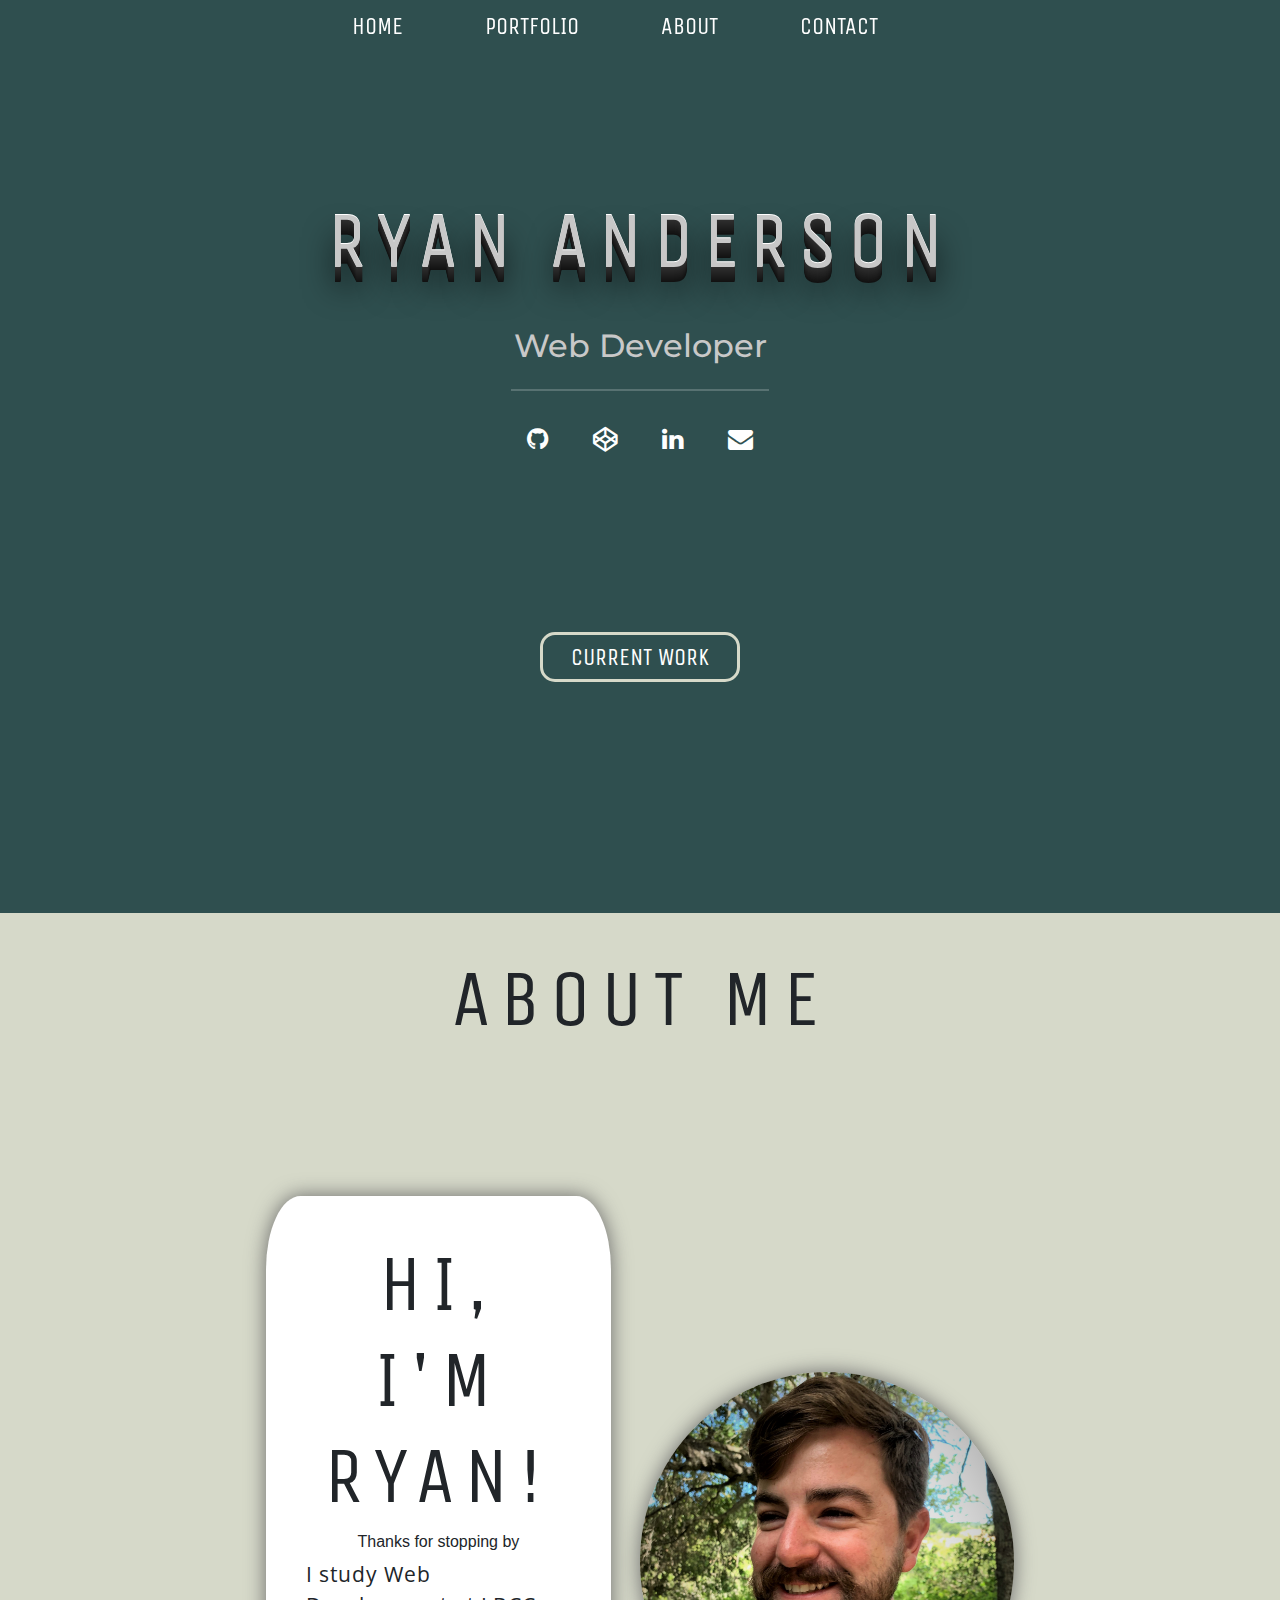
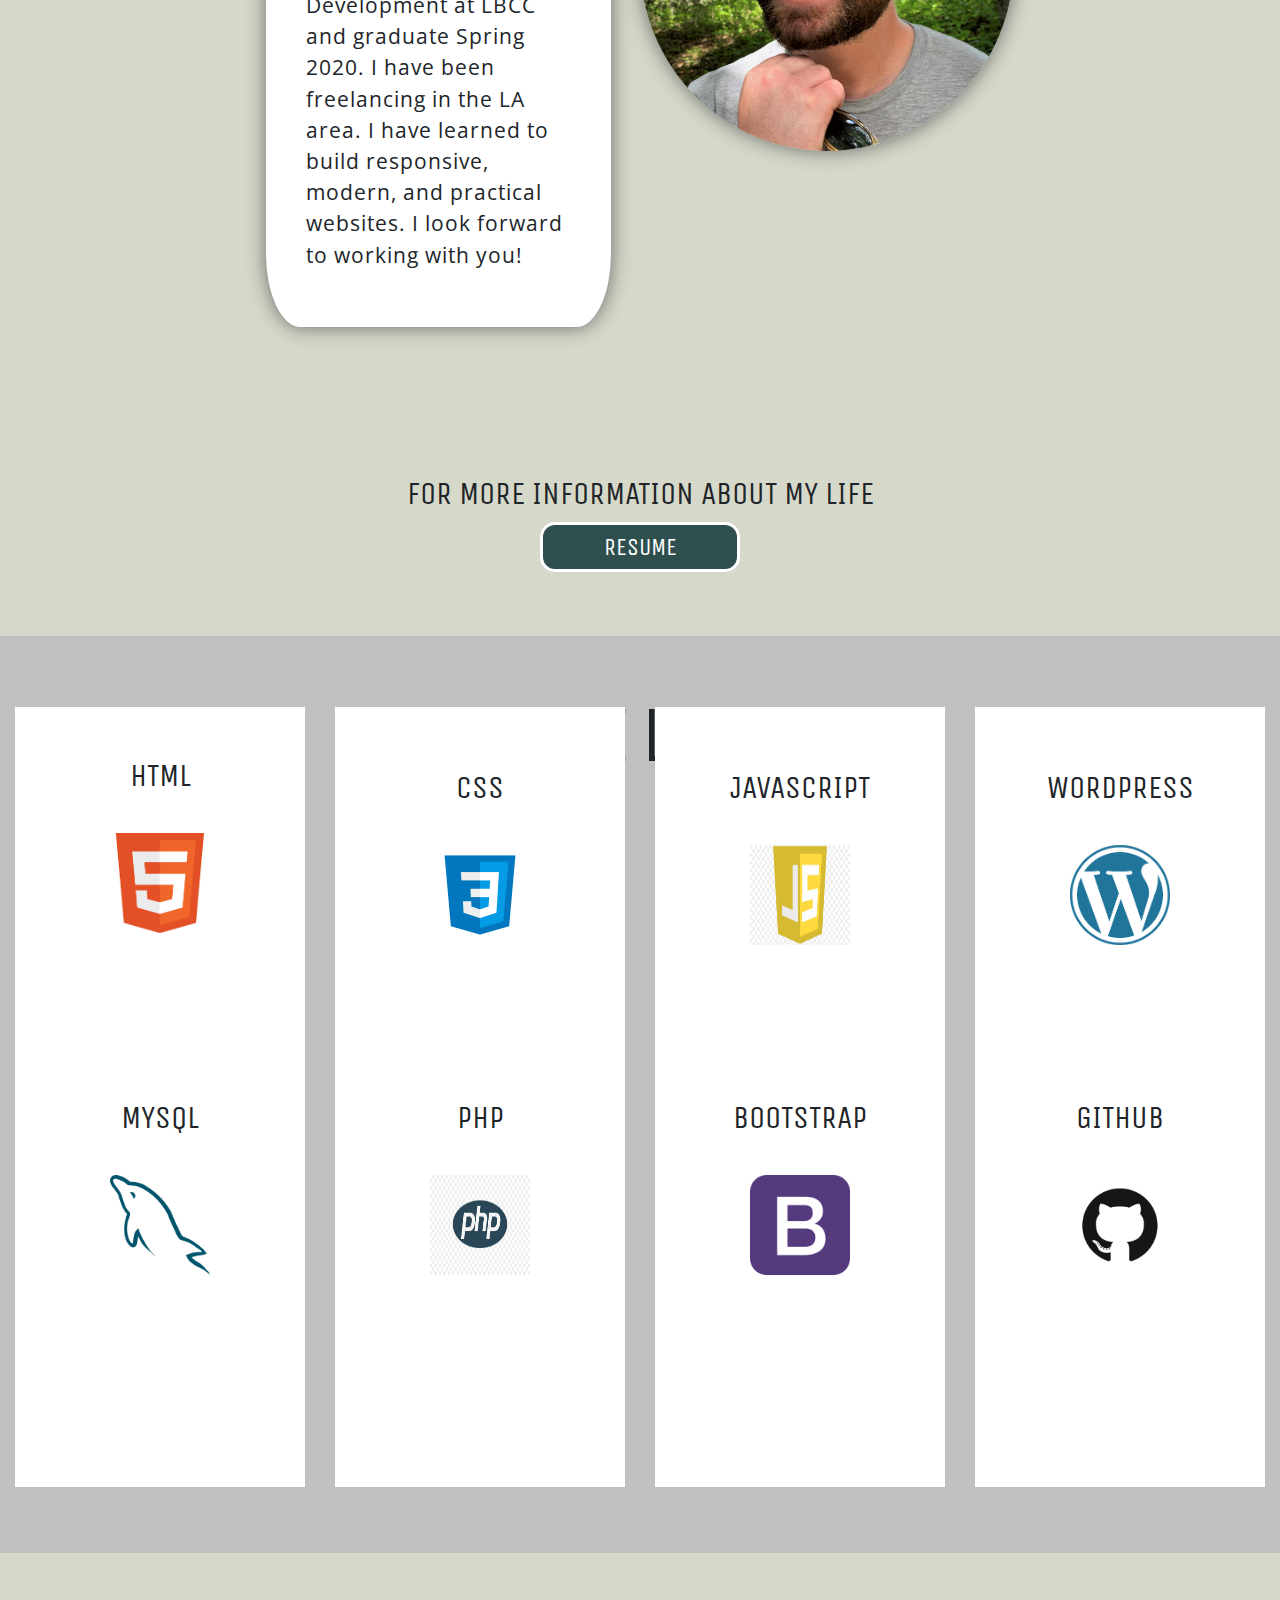
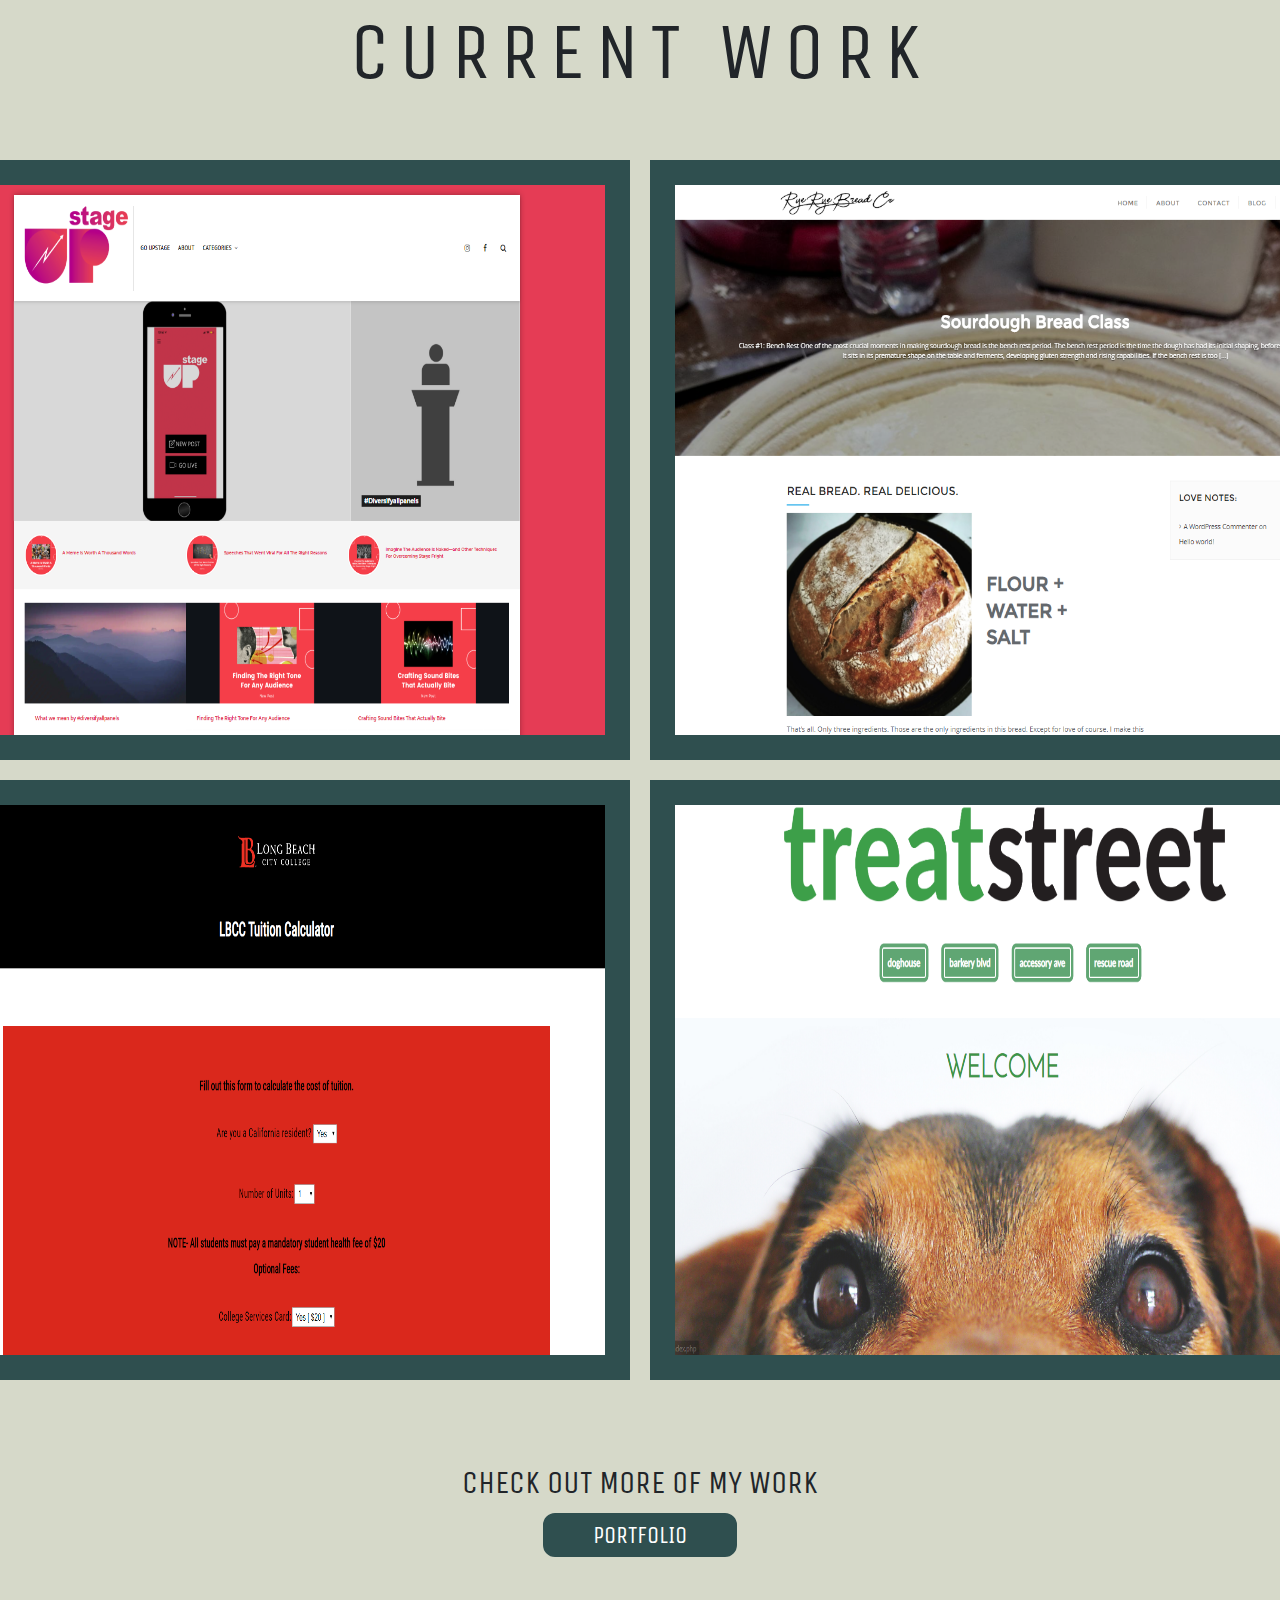
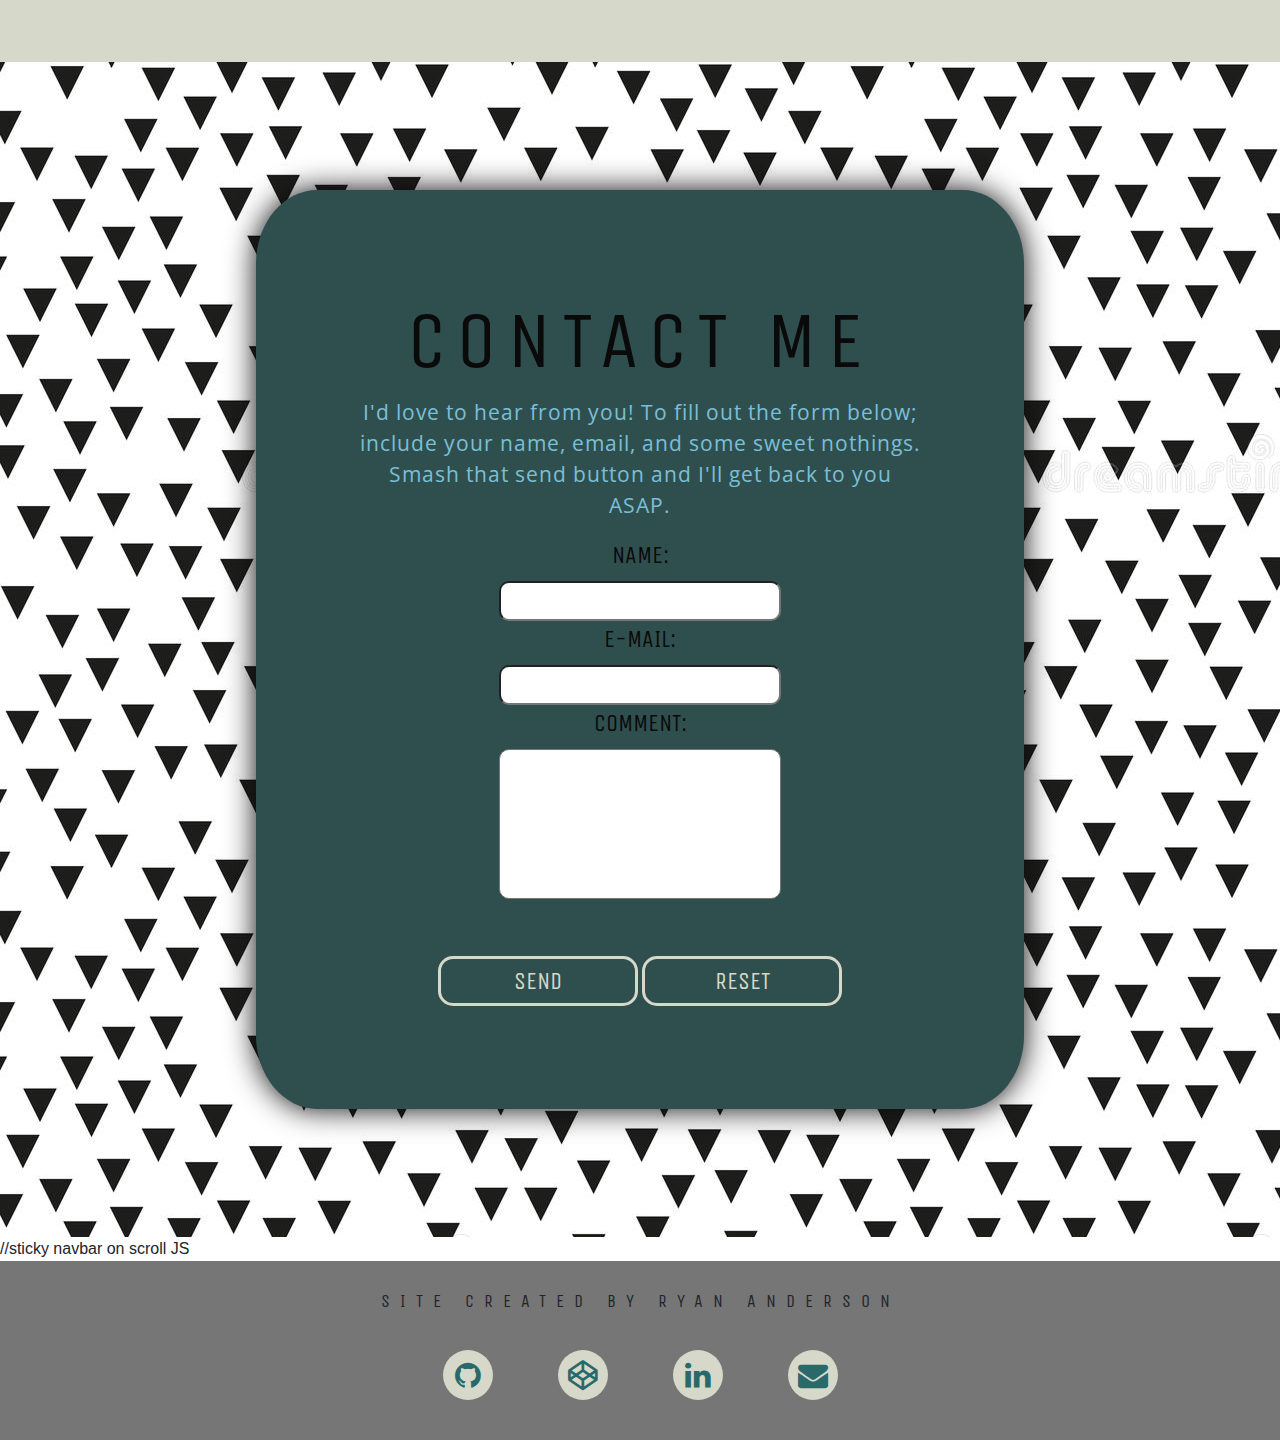
==== commit 55fc1fbd: "added script tag" ====
--- a/portfolio/index.html
+++ b/portfolio/index.html
@@ -315,8 +315,10 @@
 </div>
 
 <script src="https://cdn.freecodecamp.org/testable-projects-fcc/v1/bundle.js">
+</script>
 //sticky navbar on scroll JS
-window.onscroll = function() {myFunction()};
+
+<script>window.onscroll = function() {myFunction()};
 
 var navbar = document.getElementById("navbar");
 var sticky = navbar.offsetTop;
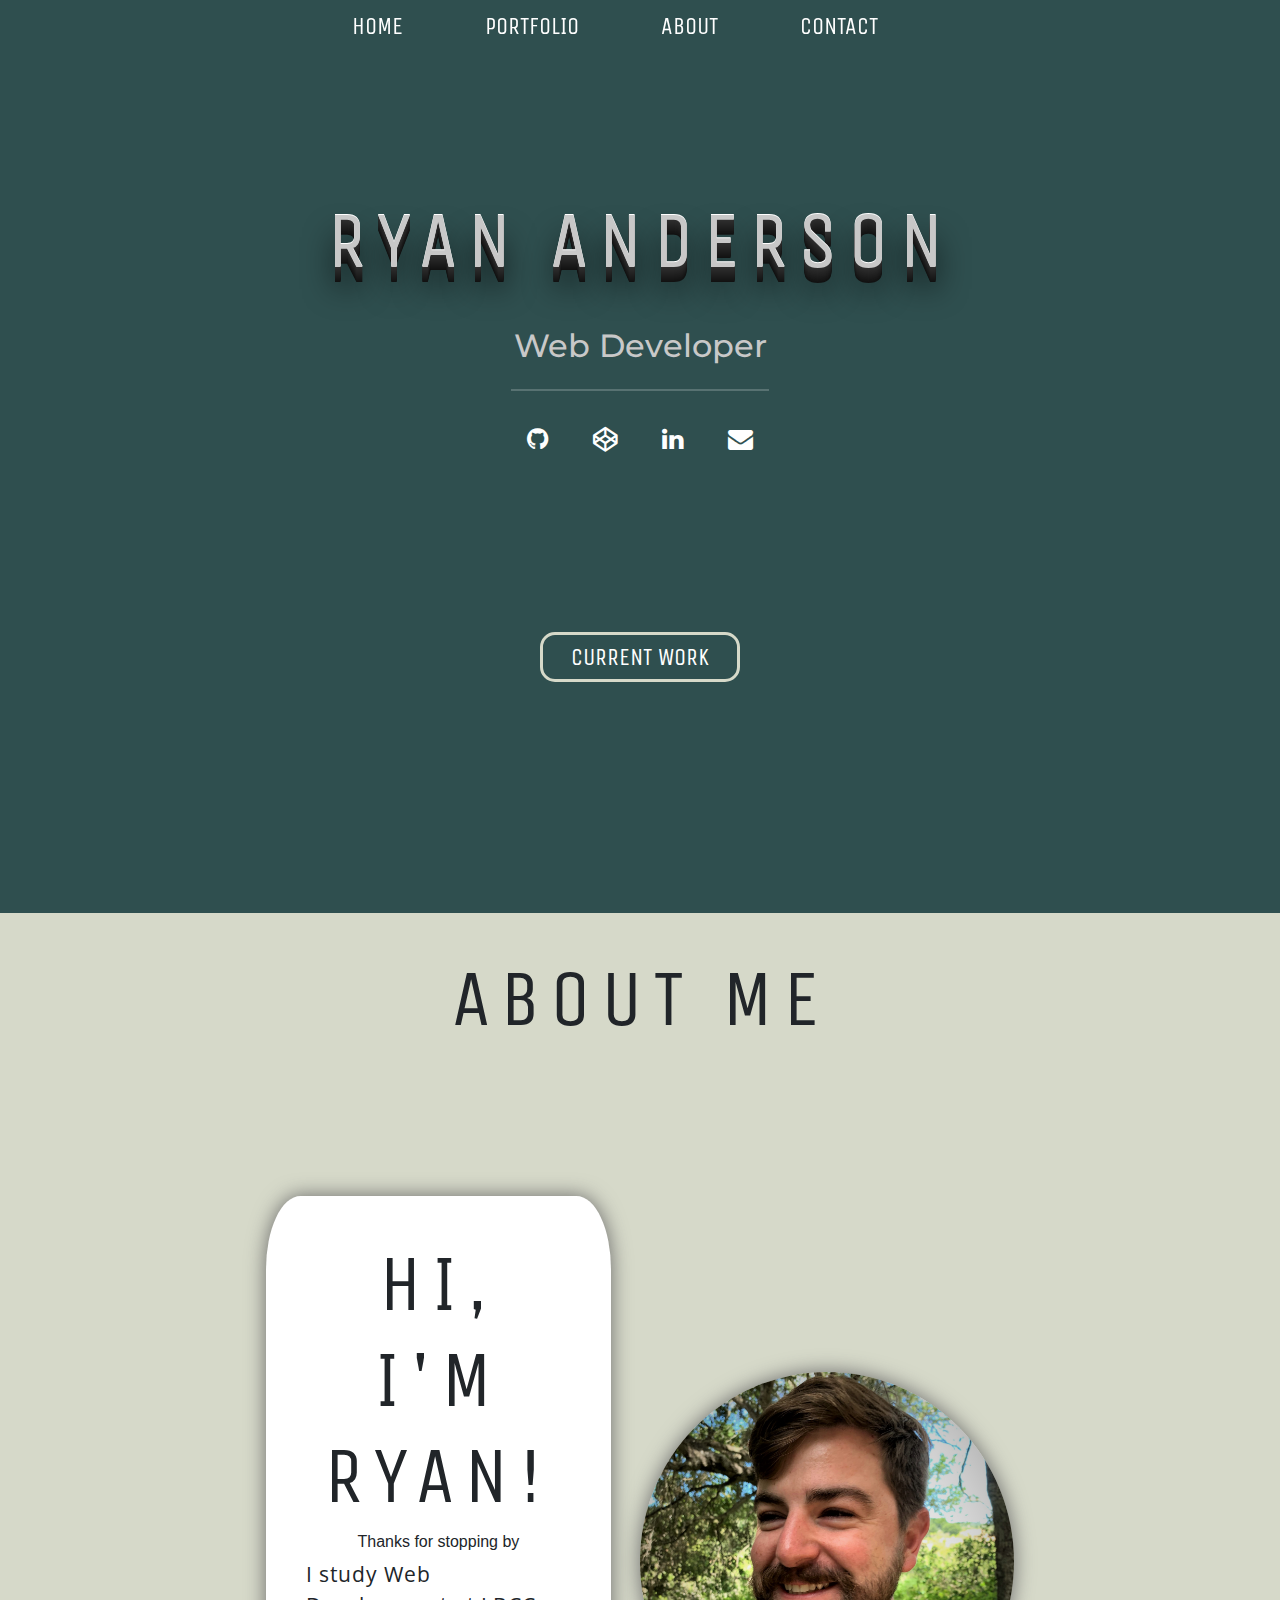
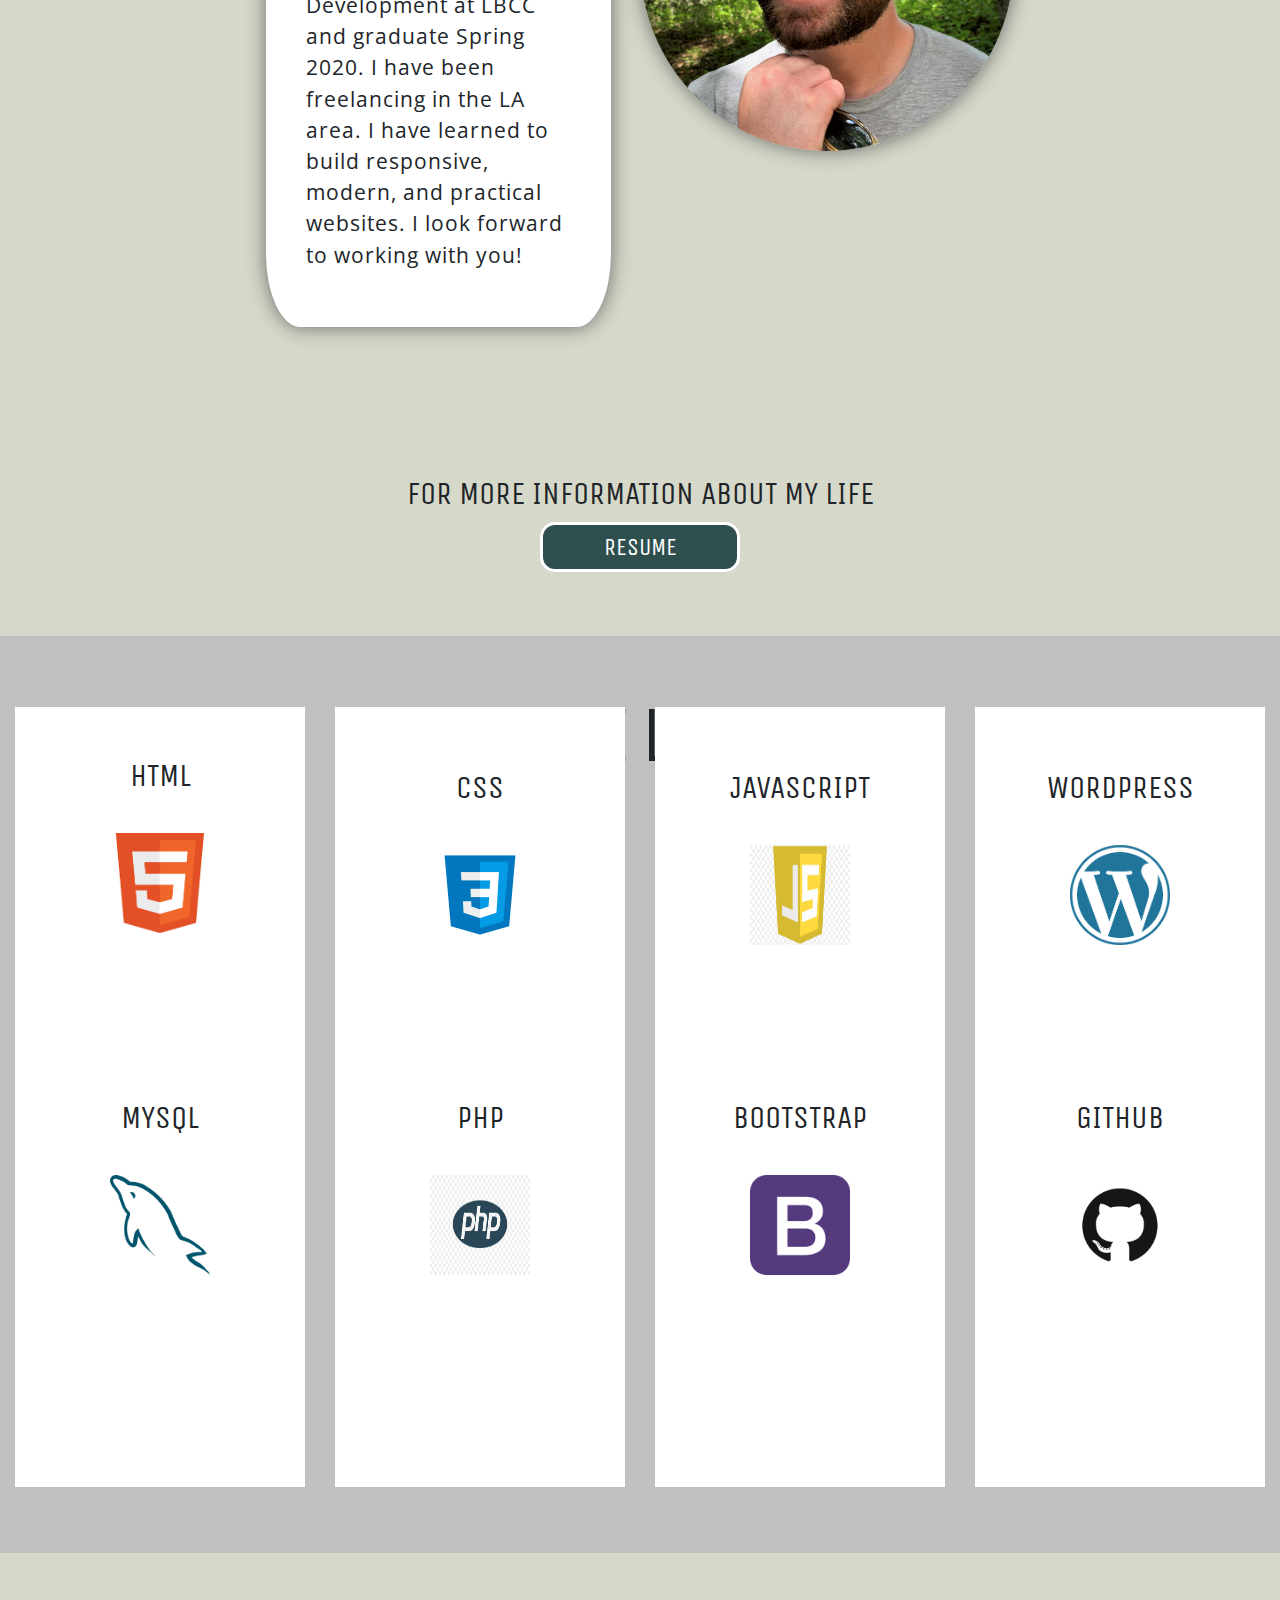
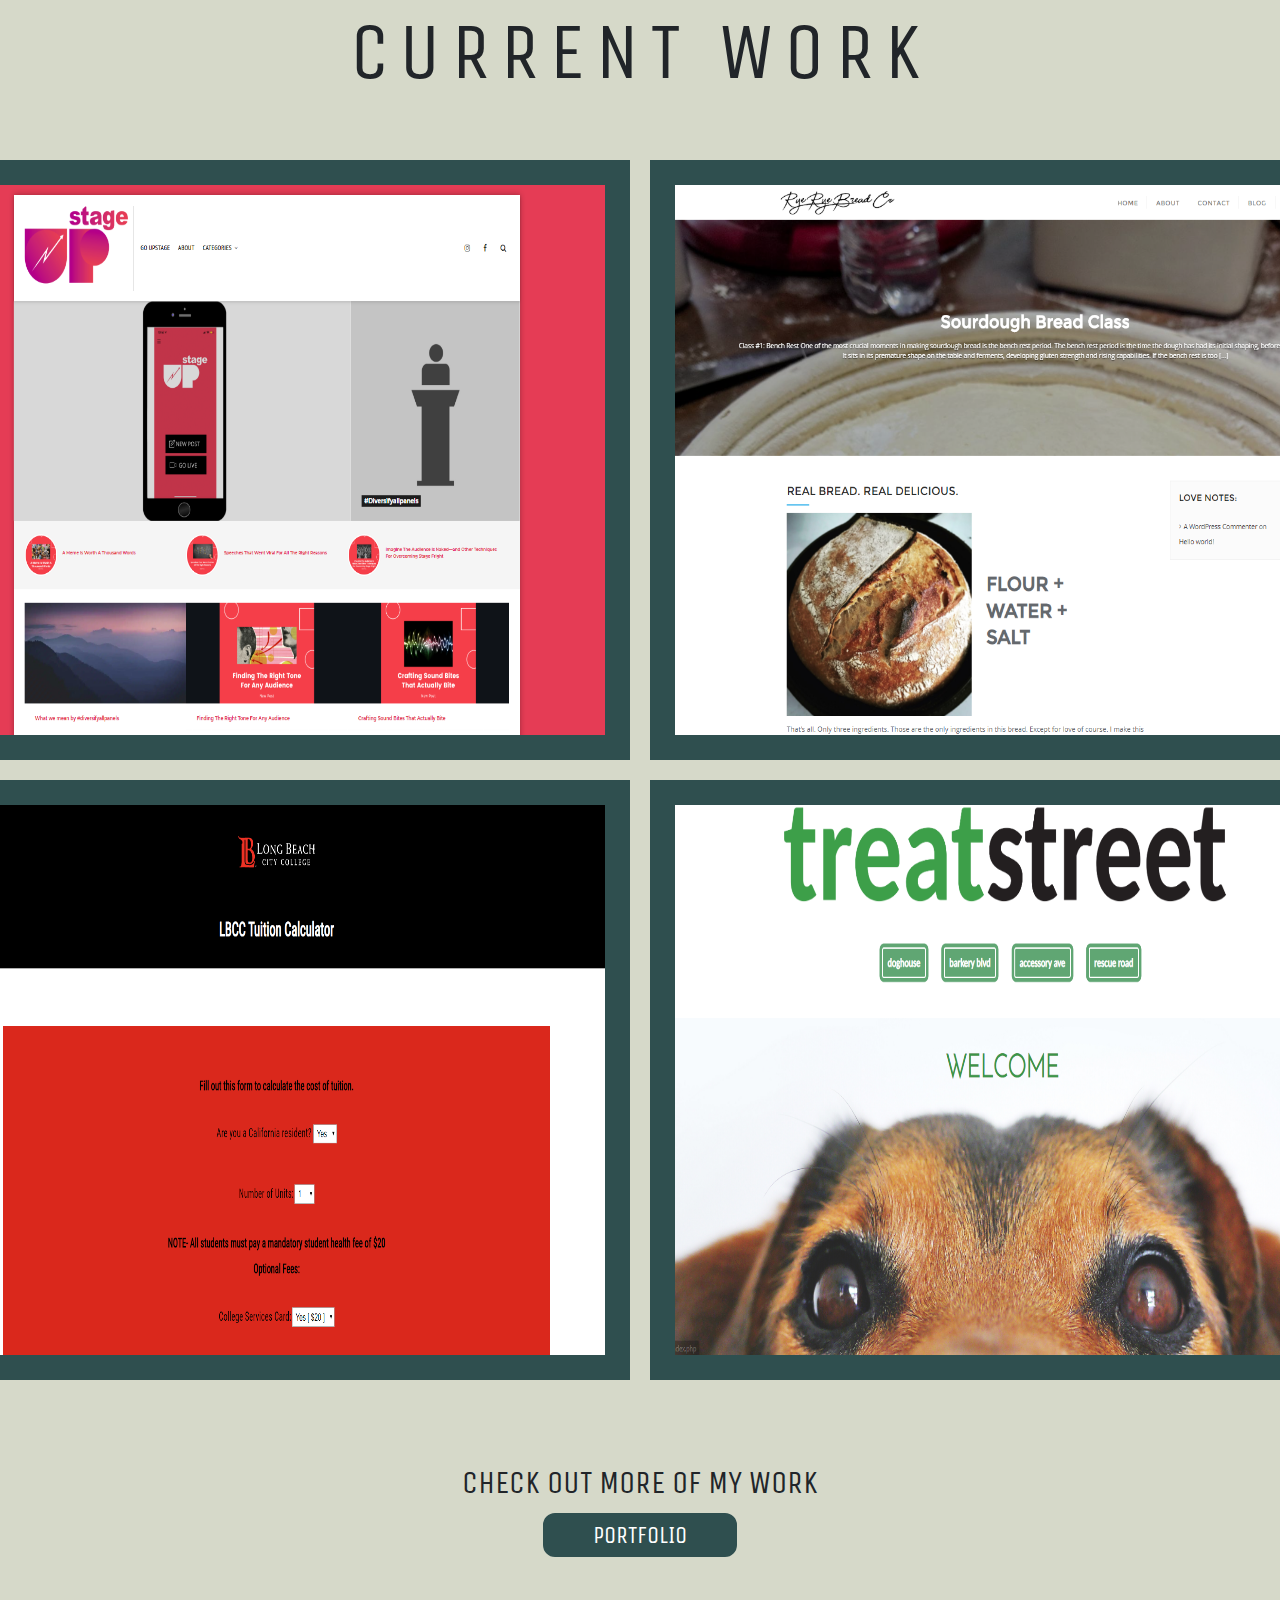
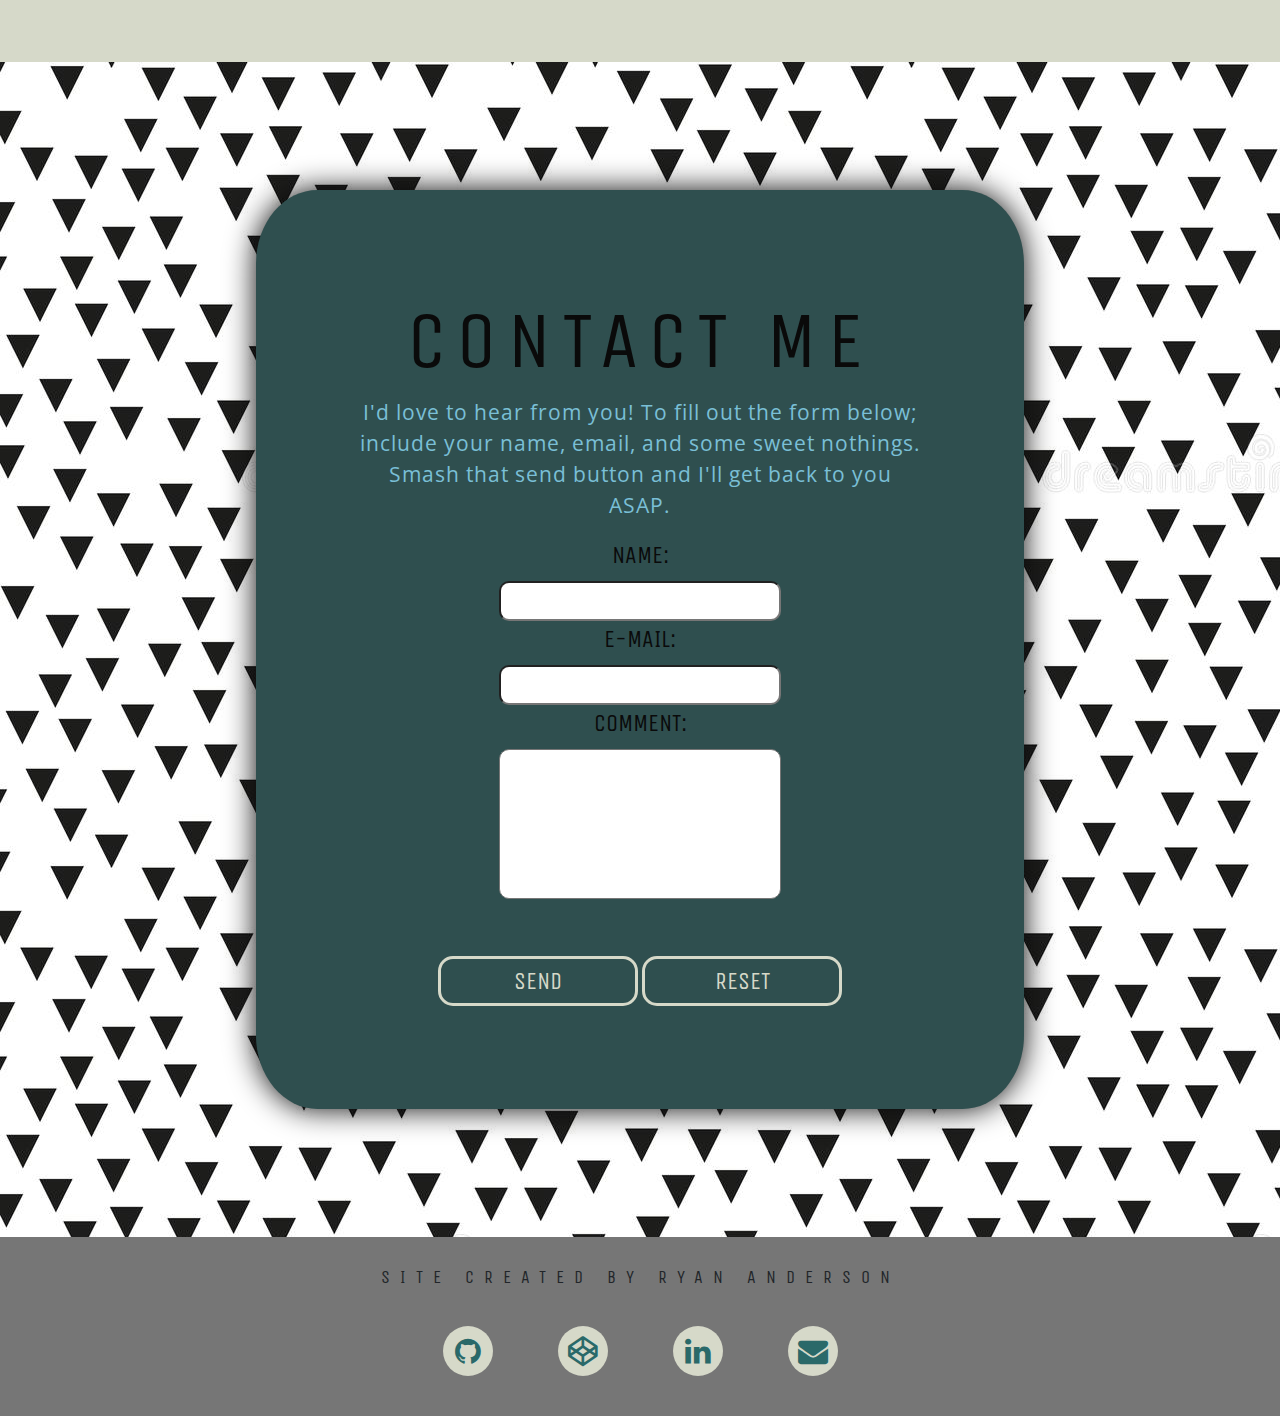
==== commit 67218eee: "error fixed" ====
--- a/portfolio/index.html
+++ b/portfolio/index.html
@@ -316,7 +316,7 @@
 
 <script src="https://cdn.freecodecamp.org/testable-projects-fcc/v1/bundle.js">
 </script>
-//sticky navbar on scroll JS
+<!-- sticky navbar on scroll JS -->
 
 <script>window.onscroll = function() {myFunction()};
 
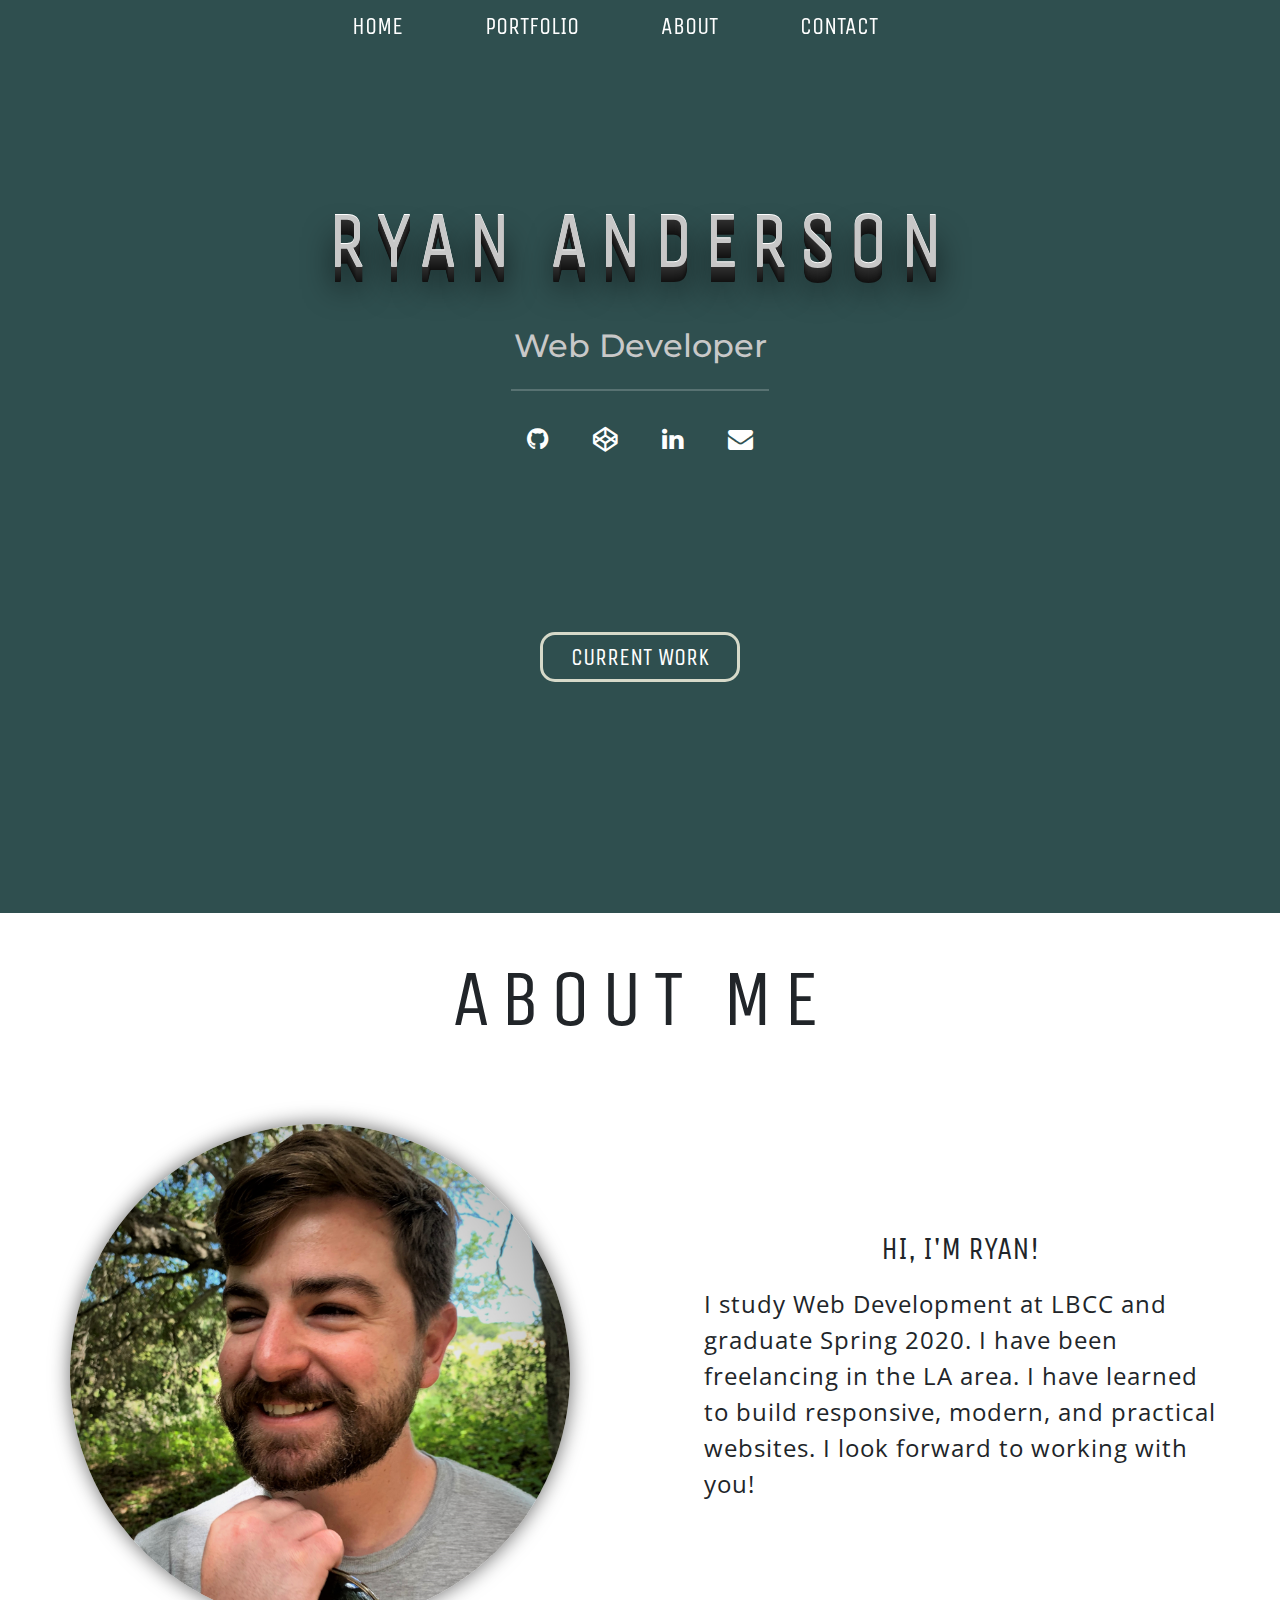
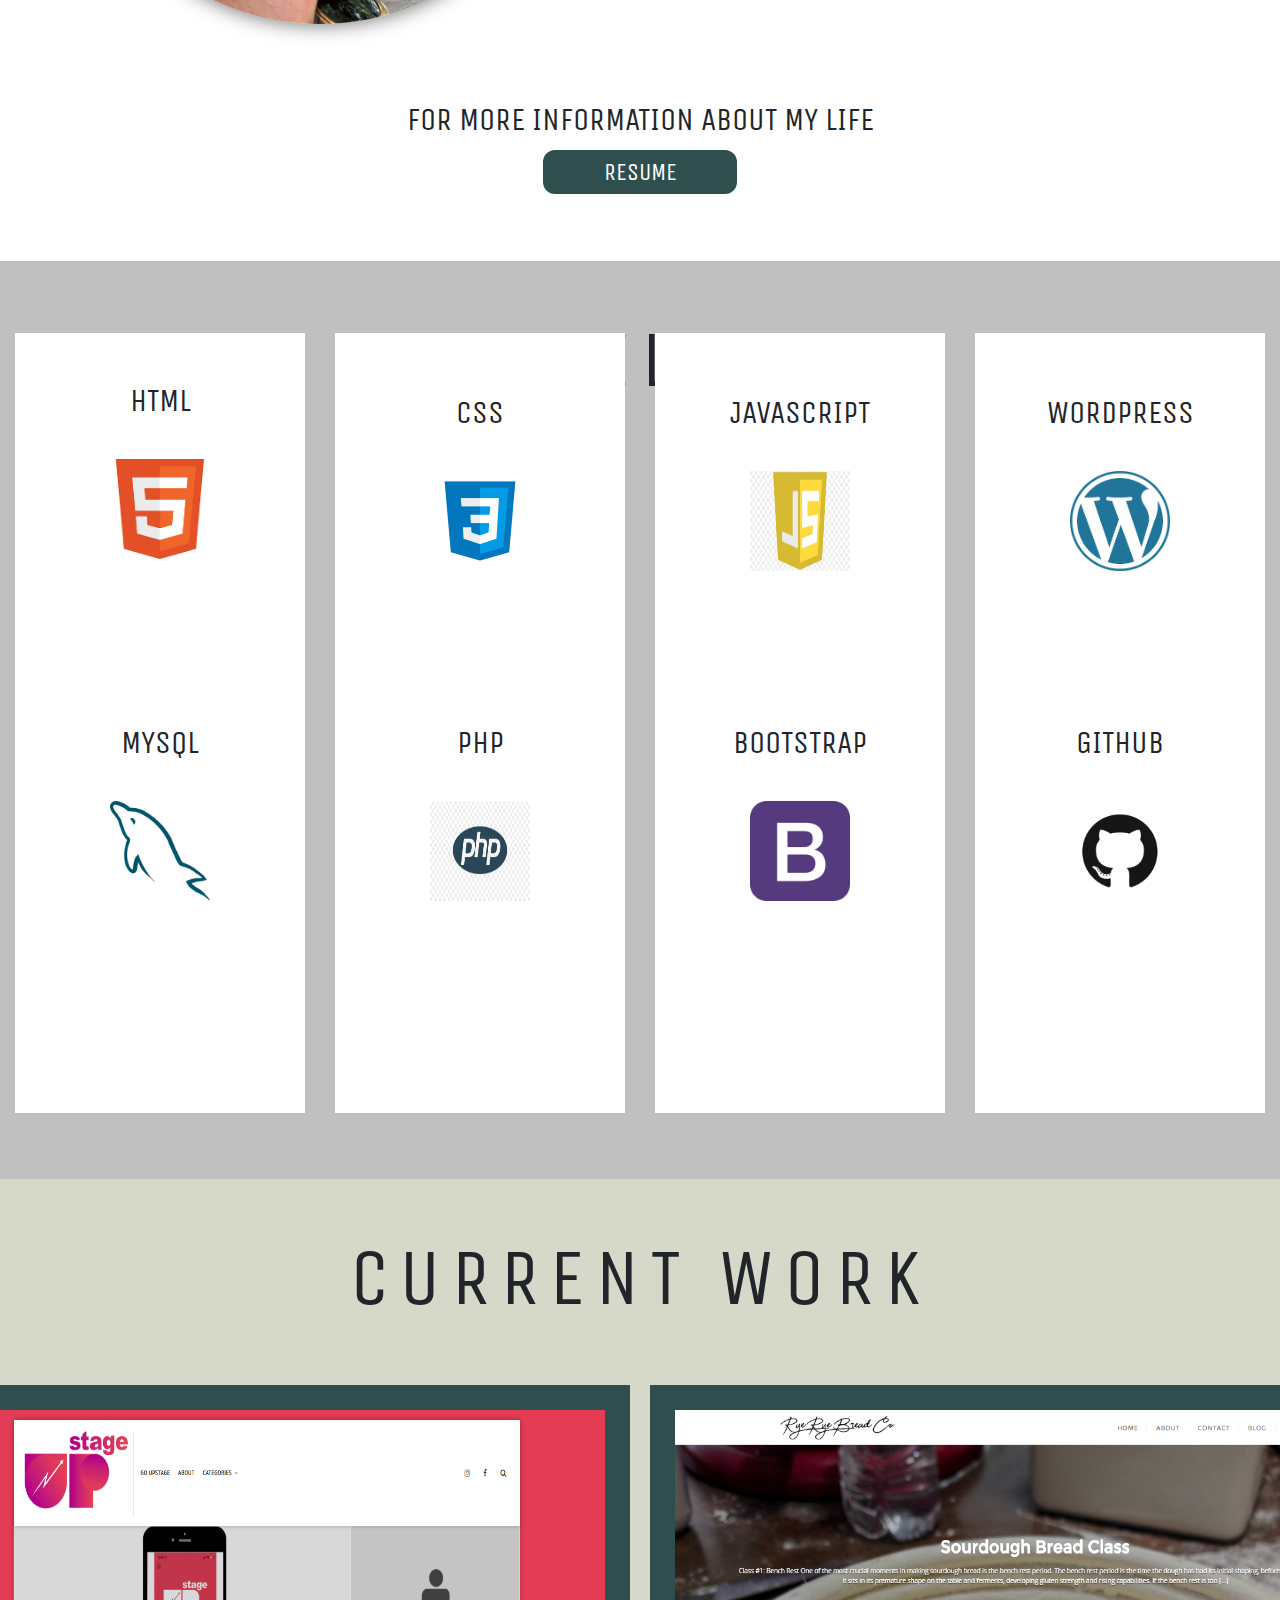
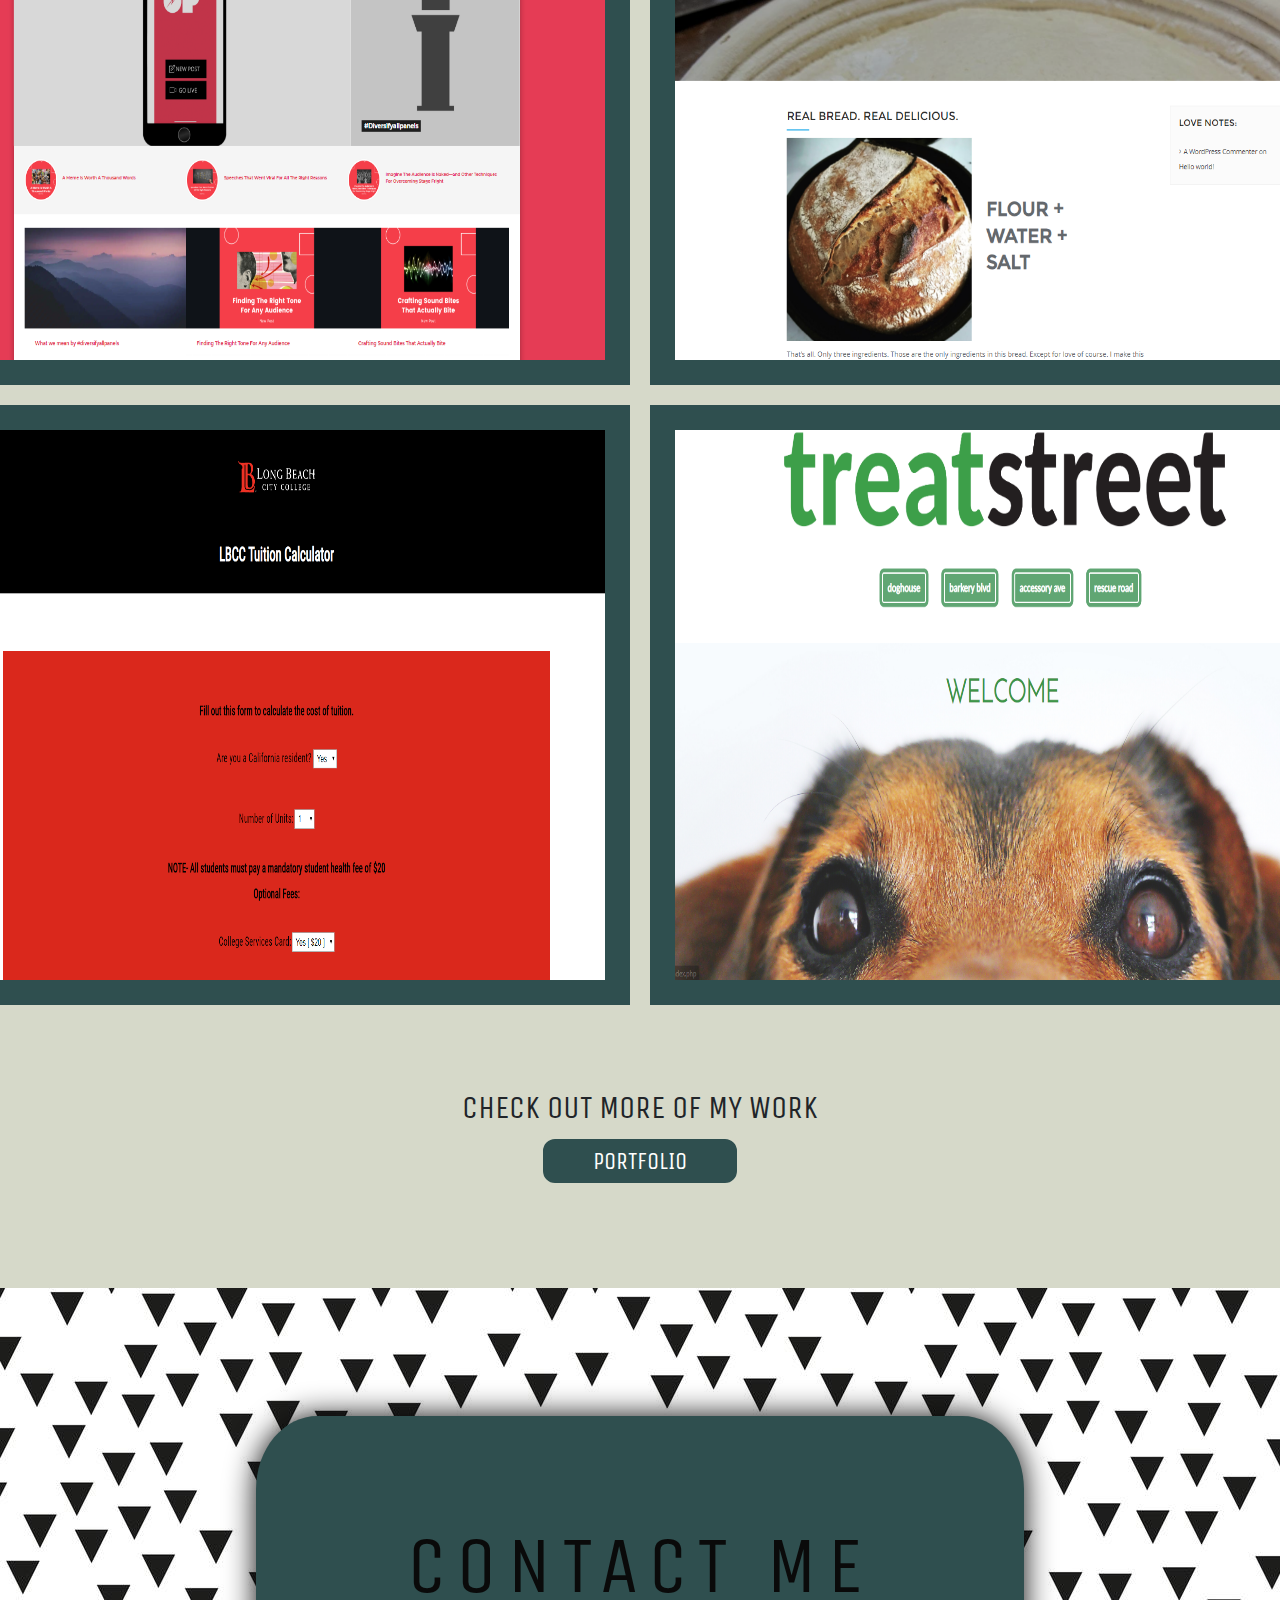
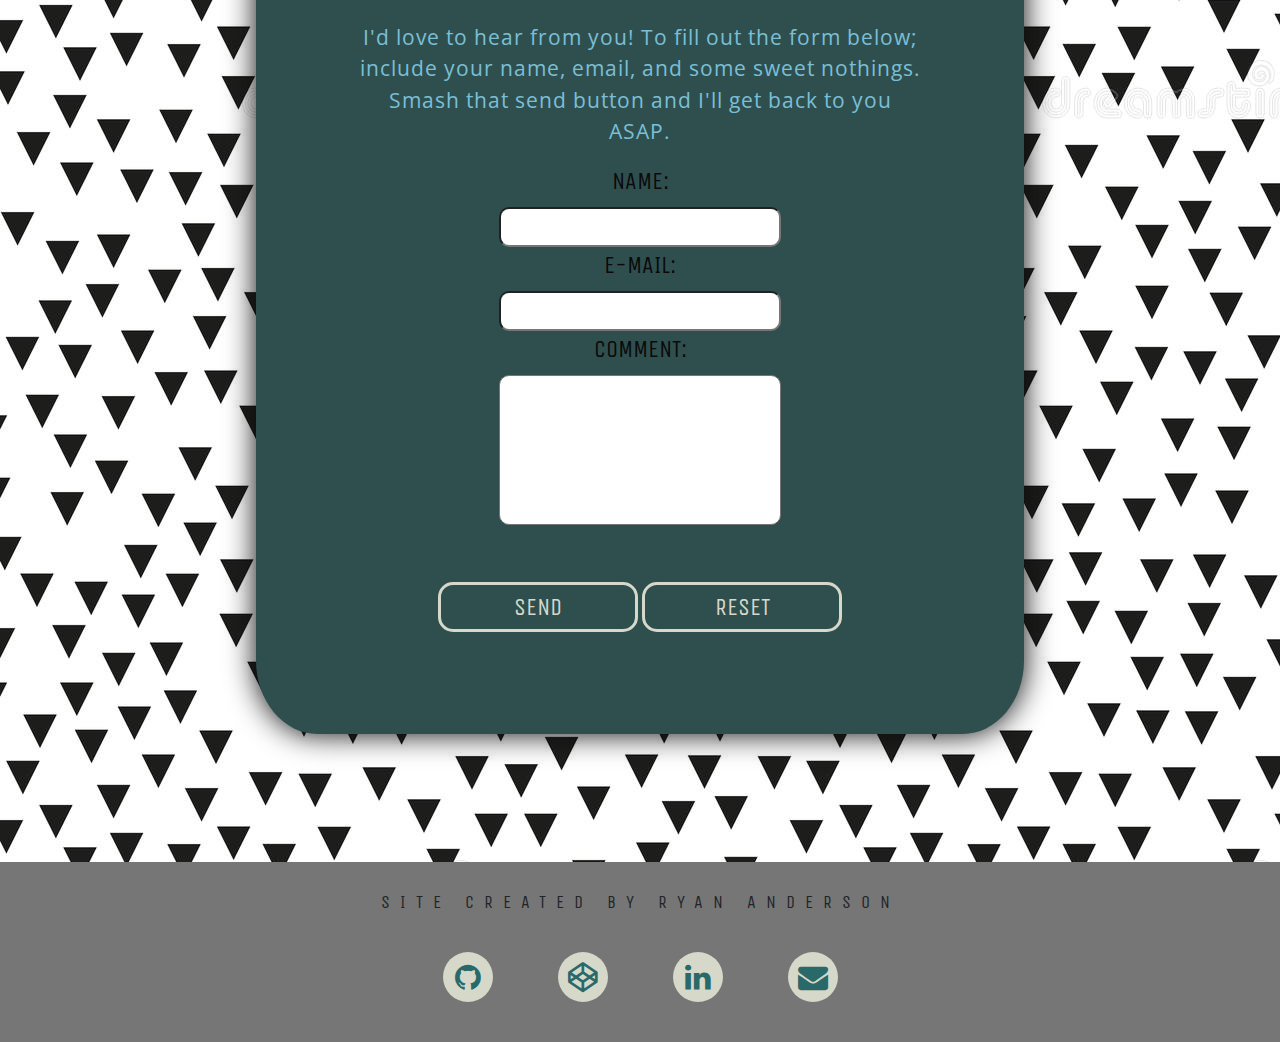
==== commit aa92972c: "modified about section spacing" ====
--- a/portfolio/index.html
+++ b/portfolio/index.html
@@ -71,23 +71,24 @@
 
 <body>
 		
-    <div class="about-container" >
+   
         <h1 class="about-header-position" id="about-link">About Me</h1>
-
-        <div class="about-row" id="welcome-section">
-            <div class="about-text">
-
-                <h1>Hi, I'm Ryan!</h1>
+ 
+ <div id="about-row">
+
+        <div class="about-img">
+            <img id="img-size" src="Ryan3.jpeg" alt="photo of Ryan Anderson w/ sunglasses " >
+        </div>
+
+        <div class="about-text">
+            <h2>Hi, I'm Ryan!</h2>
             
-                <h3>Thanks for stopping by</h3>
-                
-                <p>I study Web Development at LBCC and graduate Spring 2020. I have been freelancing in the LA area. I have learned to build responsive, modern, and practical websites. I look forward to working with you! </p>
-            </div>
-
-            <div>
-                <img class="about-img" src="Ryan3.jpeg" alt="photo of Ryan Anderson w/ sunglasses " class="">
-            </div>
-        </div>
+            <p class="about-paragraph">I study Web Development at LBCC and graduate Spring 2020. I have been freelancing in the LA area. I have learned to build responsive, modern, and practical websites. I look forward to working with you! </p>
+        </div>
+        
+        
+
+ </div>
 
         <div class="resume">
             <h2>For more information about my life</h2>
@@ -314,9 +315,7 @@
     </div>
 </div>
 
-<script src="https://cdn.freecodecamp.org/testable-projects-fcc/v1/bundle.js">
-</script>
-<!-- sticky navbar on scroll JS -->
+<!-- sticky navbar on scroll JS aa-->
 
 <script>window.onscroll = function() {myFunction()};
 
--- a/portfolio/style.css
+++ b/portfolio/style.css
@@ -47,6 +47,7 @@
     padding-bottom: 1%;
 }
 /* sticky navbar style */
+
 .sticky {
   position: fixed;
   top: 0;
@@ -170,44 +171,45 @@
 }
 
 /* about styles */
-.about-container{
-    background: #D6D9C9;
-}
-#welcome-section{
-    height: 100vh;
-}
+
 .about-header-position{
     padding-top: 3%;
 }
-.about-row{
-   display: grid;
-   grid-template-columns: 1fr 1fr;
-   align-items: center;
-   justify-content: center;
-   margin: 5%;
-}
+
+#about-row{
+  margin-top: 6%;
+  display: grid;
+  grid-template-columns: 1fr 1fr;
+  align-items: center;
+}
+
+
 .about-text{
-    padding: 40px;
-    width: 60%;
-    background: #ffffff;
-    border-radius: 10%;
-    justify-self: flex-end;
-    box-shadow: 0 0 20px #696969;
-    margin-right: 5%;
+    width: 80%;
+    margin-left: auto;
+    margin-right: auto;
+}
+.about-paragraph{
+    padding-top: 10px;
+    font-size: 1.5em;
 }
 .about-img{
-    width: 65%;
-    height: 50%;
+    display: flex; 
+    justify-content: center;
+}
+#img-size {
+    width: 500px;
+    height: 500px;
     border-radius: 50%;
     box-shadow: 0 0 20px #696969;
 }
-
 .about-text h2, h3{
     text-align: center;
 }
 
 .resume{
     text-align: center;
+    margin-top: 6%;
     padding-bottom: 5%;
 }
 
@@ -296,7 +298,6 @@
 /* work styles */
 .work-container{
     background: #D6D9C9;
-    /* background: #355357; */
     padding-bottom: 8%;
 }
 .work-heading-padding{
@@ -546,9 +547,47 @@
 
 /* Portrait tablets and small desktops */
 @media (max-width: 992px) {
-      .col-xs-4{
-       margin: 20px;
-   }
+/* skills row three columns     */
+#skills-row{
+    display: grid;
+    grid-template-rows: 1fr 1fr 1fr ;
+    grid-template-columns: 33% 33% 33%;
+    max-width: 100%;
+    text-align: center;
+    padding-top: 4%;
+}
+
+.about-row{
+   display: grid;
+   grid-template-columns: 1fr;
+   grid-template-rows: auto auto;
+   align-items: center;
+   justify-content: center;
+   margin: 5%;
+}
+#main-img{
+    width: 100vw;
+    height: auto;
+    padding: 20px;
+    align-self: center;
+}
+
+
+#welcome-section{
+    height: auto;
+}
+
+
+/* work gallery 1 column */
+#work-gallery{
+    margin-right: auto;
+    margin-left: auto;
+    display: grid;
+    grid-template-columns: 1fr ;
+    grid-template-rows: auto;
+    max-width: 60%;
+}
+
 
     .thumbnail img{
        width: 400px;
@@ -613,12 +652,16 @@
 /* Portrait phones and smaller */
 @media (max-width: 576px) {
      
-
-
-    .col-xs-12{
-        margin-left: 10px;
-        padding: 10px;
-    }
+#skills-row{
+    display: grid;
+    grid-template-rows: 1fr 1fr 1fr 1fr;
+    grid-template-columns: 50% 50%;
+    max-width: 100%;
+    text-align: center;
+    padding-top: 4%;
+}
+
+    
     .contact_text{
         width: 75%;
     }
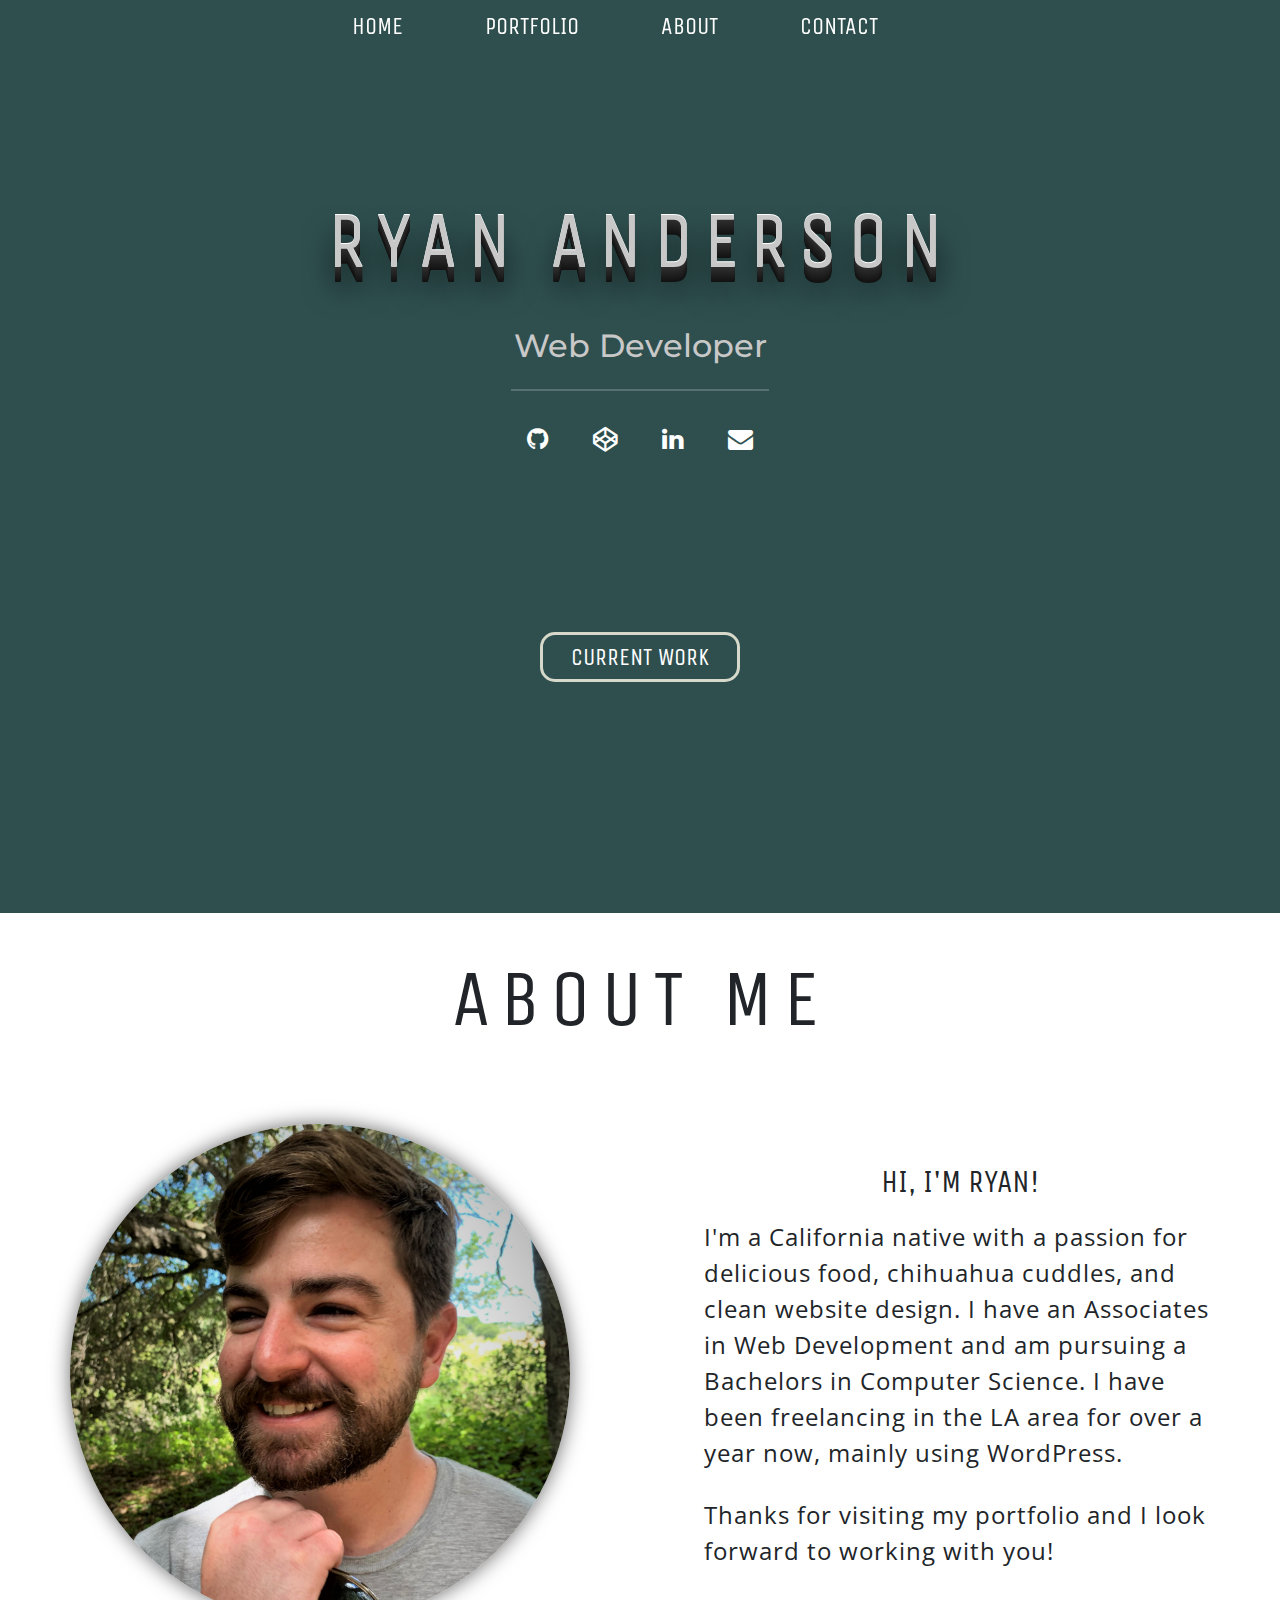
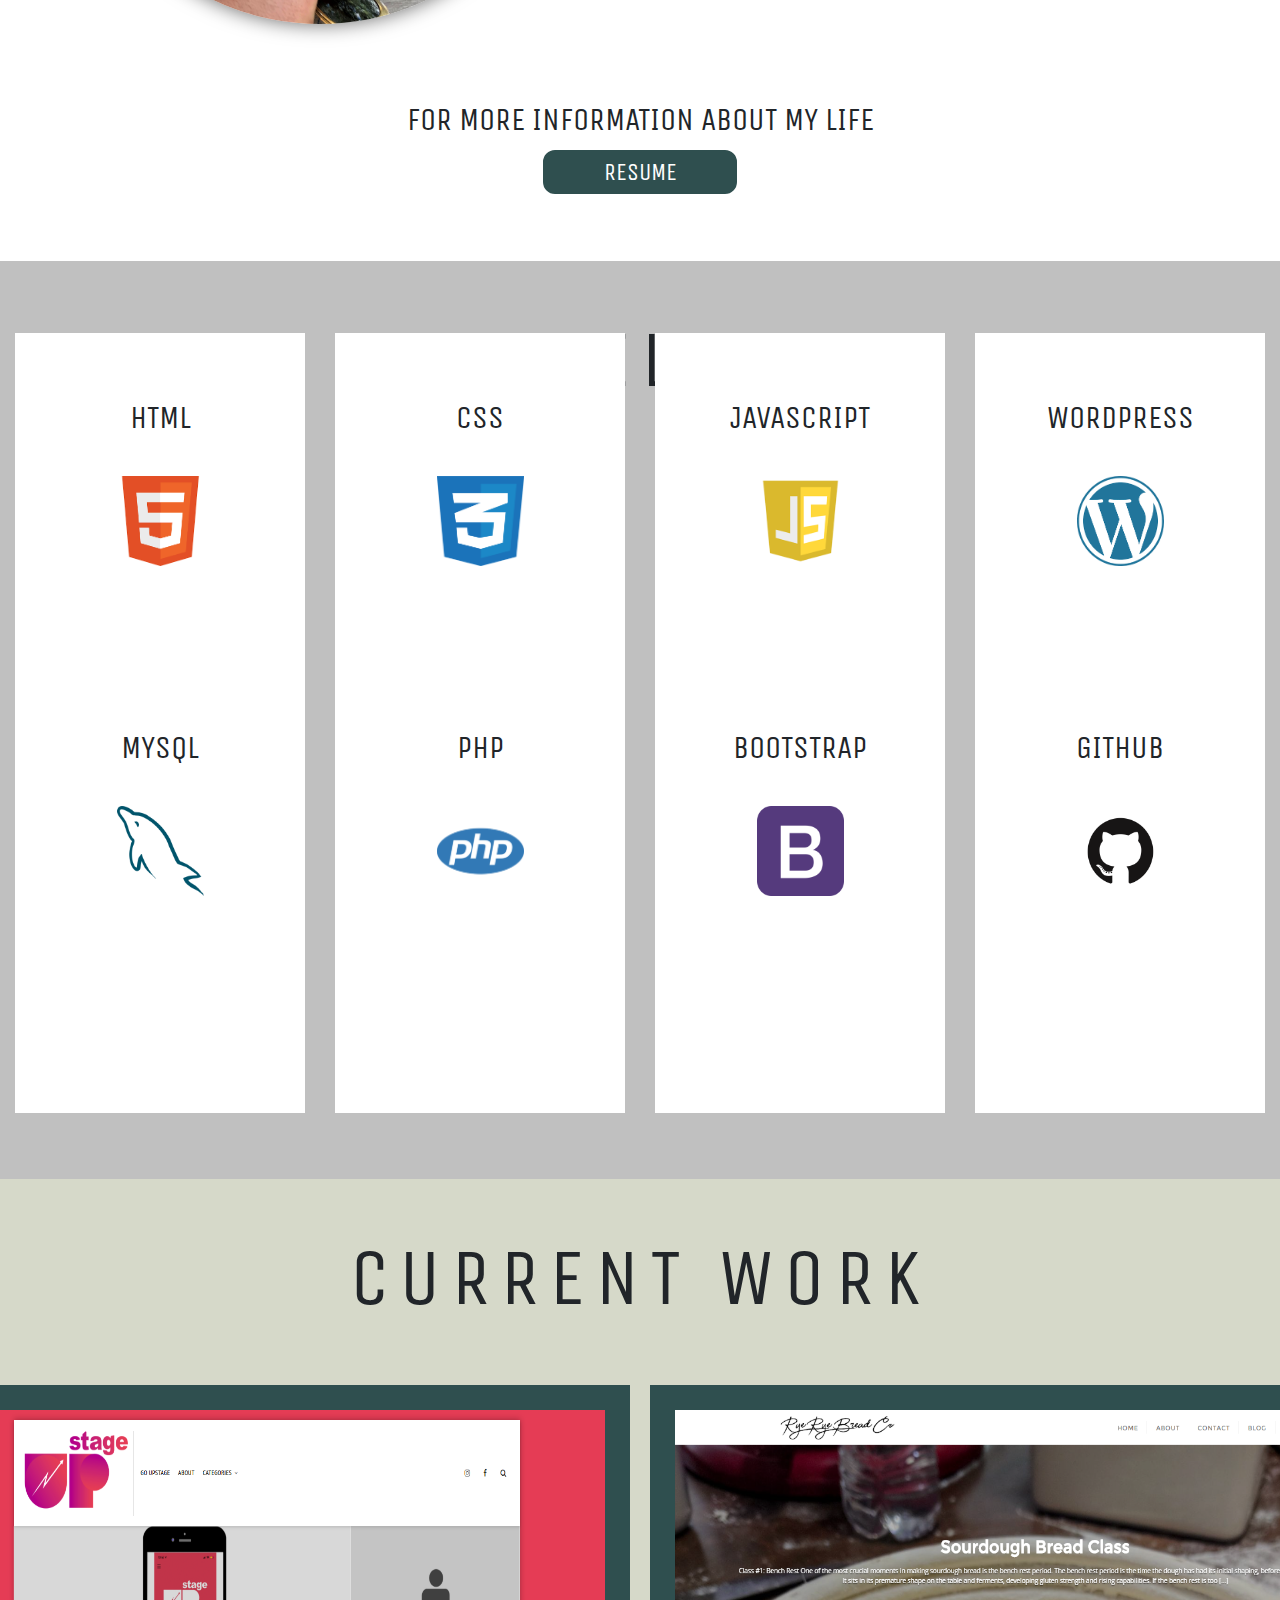
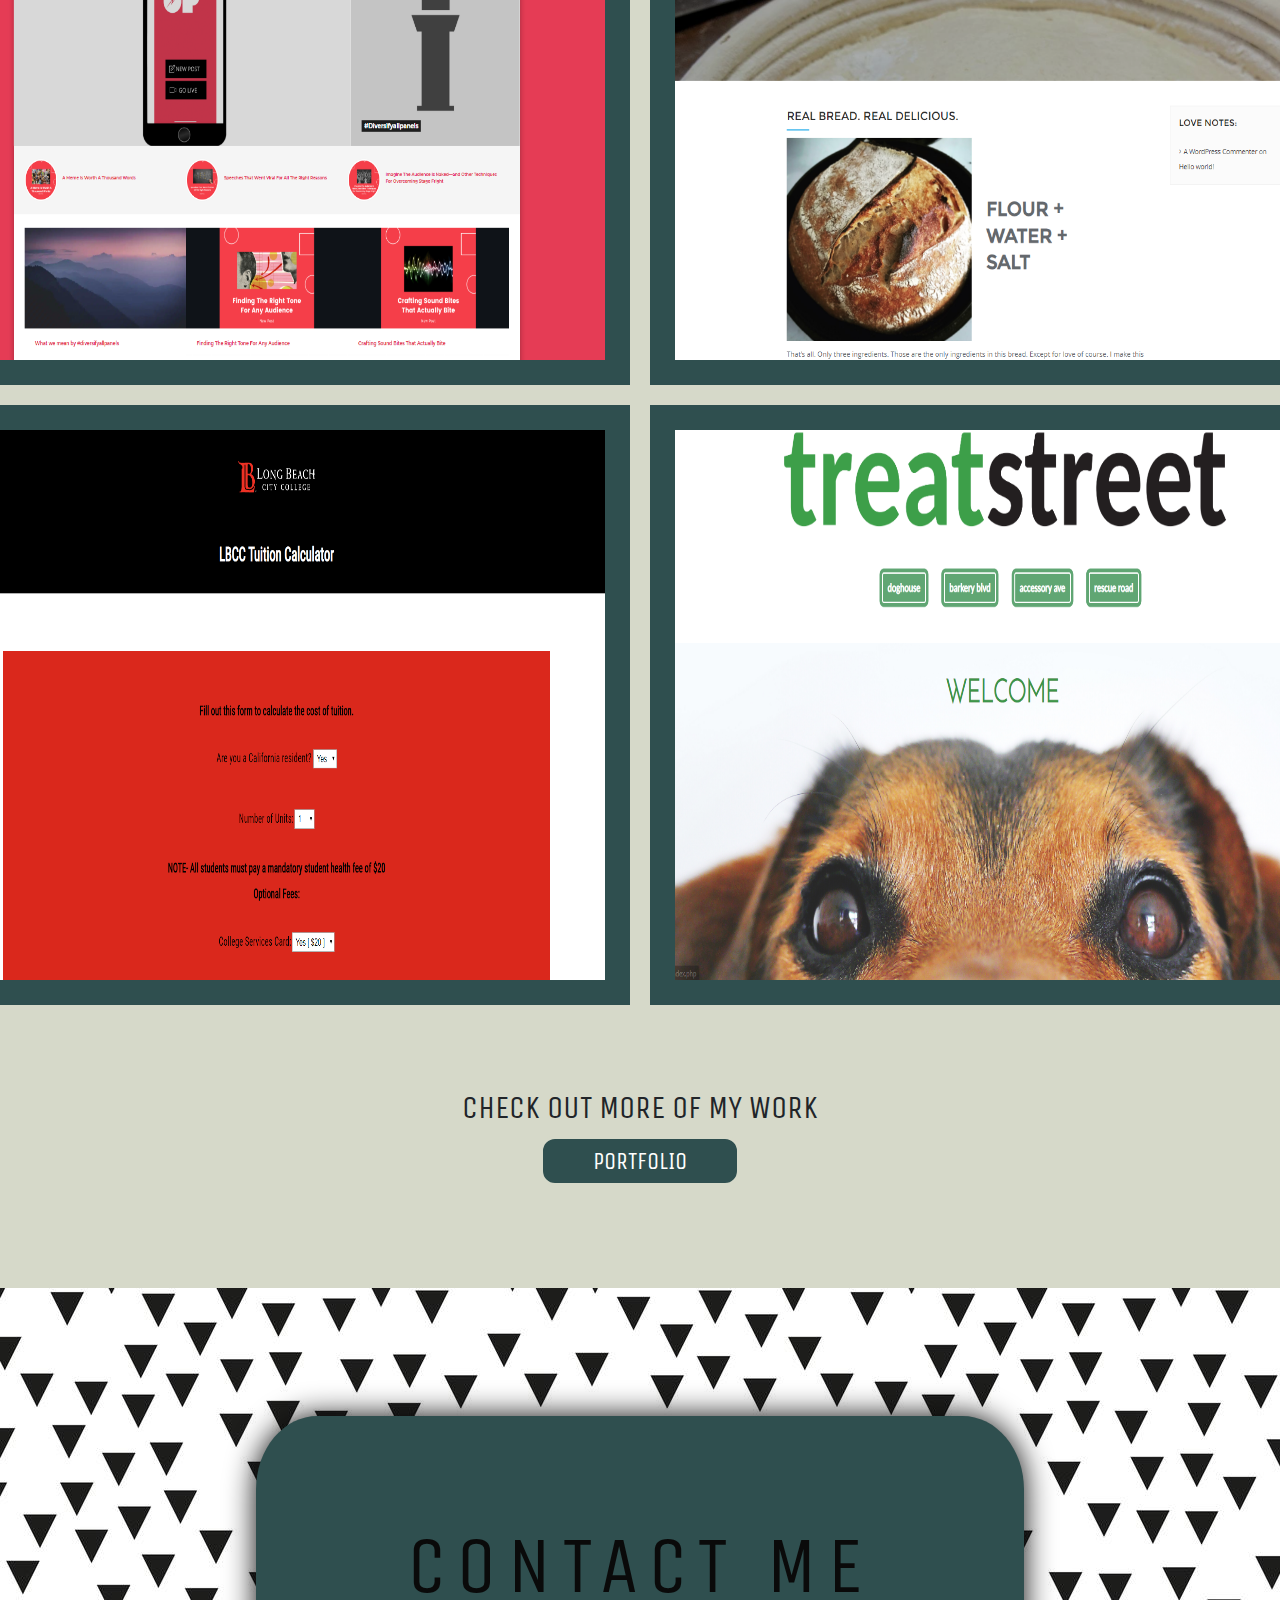
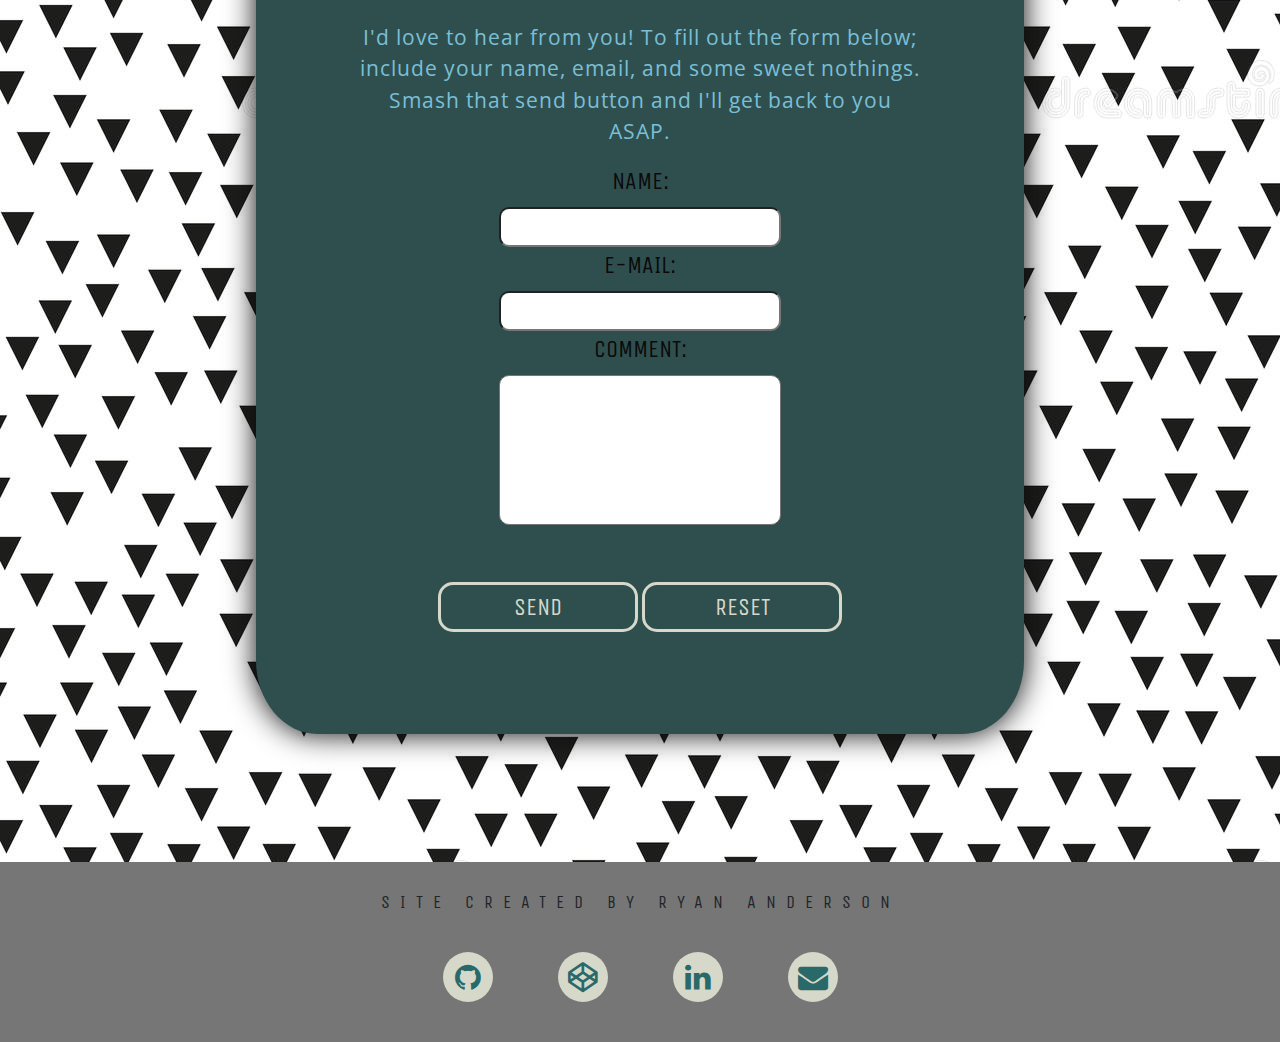
==== commit 885ee77d: "added projects to projects page" ====
--- a/portfolio/index.html
+++ b/portfolio/index.html
@@ -83,7 +83,10 @@
         <div class="about-text">
             <h2>Hi, I'm Ryan!</h2>
             
-            <p class="about-paragraph">I study Web Development at LBCC and graduate Spring 2020. I have been freelancing in the LA area. I have learned to build responsive, modern, and practical websites. I look forward to working with you! </p>
+            <p class="about-paragraph">I'm a California native with a passion for delicious food, chihuahua cuddles, and clean website design. I have an Associates in Web Development and am pursuing a Bachelors in Computer Science. I have been freelancing in the LA area for over a year now, mainly using WordPress. 
+            <br>
+            <p class="about-paragraph">Thanks for visiting my portfolio and I look forward to working with you!</p>
+</p>
         </div>
         
         
@@ -107,14 +110,15 @@
                     <div class="skills-content-front">
                         <h2>HTML</h2>
                         <img src="img/icons/html_logo.png" class="skills-icon">
-                        <a href="">Solo Learn</a>
-                    </div>
-
-                    <div class="skills-content-back"> 
-                        <h2>Certifications</h2>
-                        <a href="">Solo Learn</a>
-                        <h2>Projects</h2>
-                        <a href="">Solo Learn</a>
+                    </div>
+
+                    <div class="skills-content-back"> 
+                        <h2>Certifications</h2>
+                        <a href="https://www.sololearn.com/Certificate/1014-15425624/pdf/?mode=download" target="_blank">Solo Learn</a>
+                        <a href="https://www.freecodecamp.org/certification/ryanaanderson0/responsive-web-design" target="_blank">Free Code Camp</a>
+                        <br>
+                        <h2>Projects</h2>
+                        <a href="" target="_blank">Solo Learn</a>
                     </div>
                 </div>
 
@@ -126,30 +130,29 @@
 
                     <div class="skills-content-back"> 
                         <h2>Certifications</h2>
-                        <a href="">Solo Learn</a>
-                        <a href="">MTA</a>
-                        <h2>Projects</h2>
+                        <a href="https://www.freecodecamp.org/certification/ryanaanderson0/responsive-web-design" target="_blank">Free Code Camp</a>
+                        <a href="" target="_blank">MTA</a>
+                        <br>
+                        <h2>Projects</h2>
+                        <a href="https://codepen.io/ryanaanderson0/pen/ExVjZWB" target="_blank">Tribute Page</a>
+                        <a href="https://codepen.io/ryanaanderson0/pen/WNQGQgr" target="_blank">Survey Form</a>
+                        <a href="https://codepen.io/ryanaanderson0/pen/PoPpdMY" target="_blank">Product Landing Page</a>
+                        <a href="https://codepen.io/ryanaanderson0/pen/qBOVZmr" target="_blank">Technical Document</a>
                         
-                        <a href="https://codepen.io/ryanaanderson0/pen/ExVjZWB">Tribute Page</a>
-                        <a href="https://codepen.io/ryanaanderson0/pen/WNQGQgr">Survey Form</a>
-                        <a href="https://codepen.io/ryanaanderson0/pen/PoPpdMY">Product Landing Page</a>
-                        <a href="https://codepen.io/ryanaanderson0/pen/qBOVZmr">Technical Document</a>
+                    </div>
+                </div>
+
+                <div class="skills-content-container">
+                    <div class="skills-content-front">
+                        <h2>JavaScript</h2>
+                        <img src="img/icons/js_logo.png" class="skills-icon">
+                    </div>
+
+                    <div class="skills-content-back"> 
                         
-                    </div>
-                </div>
-
-                <div class="skills-content-container">
-                    <div class="skills-content-front">
-                        <h2>JavaScript</h2>
-                        <img src="img/icons/js_logo.jpg" class="skills-icon">
-                    </div>
-
-                    <div class="skills-content-back"> 
-                        <h2>Certifications</h2>
-                        <a href="">Solo Learn</a>
-                        <h2>Projects</h2>
-                        <a href="https://codepen.io/ryanaanderson0/pen/NWWjaWK">Character Generator</a>
-                        <a href="https://codepen.io/ryanaanderson0/pen/YzKeLmL">The Office Trivia Game</a>
+                        <h2>Projects</h2>
+                        <a href="https://codepen.io/ryanaanderson0/pen/NWWjaWK" target="_blank">Character Generator</a>
+                        <a href="https://codepen.io/ryanaanderson0/pen/YzKeLmL" target="_blank">The Office Trivia Game</a>
                         
                     </div>
                 </div>
@@ -161,11 +164,13 @@
                     </div>
 
                     <div class="skills-content-back"> 
-                        <h2>Certifications</h2>
-                        <a href="">Solo Learn</a>
-                        <h2>Projects</h2>
-                        <a href="http://upstage.directory/">UpStage Directory</a>
-                        <a href="https://bigsmile.co">Big Smile Co.</a>
+                        
+                        <h2>Projects</h2>
+                        <a href="http://upstage.directory/" target="_blank">UpStage Directory</a>
+                        <a href="https://bigsmile.co" target="_blank">Big Smile Co.</a>
+                        <a href="https://ryeryebreadco.com" target="_blank">Rye Rye Bread Co.</a>
+                        <a href="http://jamesmacnairarborist.com/" target="_blank">James Macnair Arborist</a>
+                
                     </div>
                 </div>
 
@@ -177,24 +182,26 @@
 
                     <div class="skills-content-back"> 
                         <h2>Certifications</h2>
+                        <a href="https://www.sololearn.com/Certificate/1060-15425624/pdf/?mode=download" target="_blank">Solo Learn</a>
+                        <br>
+                        <h2>Projects</h2>
+                        <a href="https://cosw30-ryan.herokuapp.com/Homework/Homework10/crud.php" target="_blank">New User CRUD</a>
+                    </div>
+                </div>
+
+                <div class="skills-content-container">
+                    <div class="skills-content-front">
+                        <h2>PHP</h2>
+                        <img src="img/icons/php_logo.png" class="skills-icon">
+                    </div>
+
+                    <div class="skills-content-back"> 
+                        <h2>Certifications</h2>
                         <a href="">Solo Learn</a>
-                        <h2>Projects</h2>
-                        <a href="">Solo Learn</a>
-                    </div>
-                </div>
-
-                <div class="skills-content-container">
-                    <div class="skills-content-front">
-                        <h2>PHP</h2>
-                        <img src="img/icons/php_logo.jpg" class="skills-icon">
-                    </div>
-
-                    <div class="skills-content-back"> 
-                        <h2>Certifications</h2>
-                        <a href="">Solo Learn</a>
-                        <h2>Projects</h2>
-                        <a href="http://treatstreet.herokuapp.com/">Treat Street</a>
-                        <a href="https://cosw30-ryan.herokuapp.com/Homework/Homework3/tuition.html">Tuition Calculator</a>
+                        <br>
+                        <h2>Projects</h2>
+                        <a href="http://treatstreet.herokuapp.com/" target="_blank"> Treat Street</a>
+                        <a href="https://cosw30-ryan.herokuapp.com/Homework/Homework3/tuition.html" target="_blank">Tuition Calculator</a>
                     </div>
                 </div>
 
@@ -205,10 +212,8 @@
                     </div>
                     
                     <div class="skills-content-back"> 
-                        <h2>Certifications</h2>
-                        <a href="">Solo Learn</a>
-                        <h2>Projects</h2>
-                        <a href="">Solo Learn</a>
+                        <h2>Projects</h2>
+                        <a href="https://codepen.io/ryanaanderson0/pen/qBOVZmr" target="_blank">Technical Document</a>
                     </div>
                 </div>
 
@@ -220,7 +225,10 @@
 
                     <div class="skills-content-back"> 
                         <h2>Certifications</h2>
-                        <a href="">Solo Learn</a>
+                        <a href="https://www.codecademy.com/profiles/core7269655779" target="_blank">Code Academy</a>
+                        <br>
+                        <a href="https://github.com/ryanaanderson0" target="_blank"><h2>Github Profile</h2></a>
+                    
                     </div>
                 </div>
             </div>  
--- a/portfolio/style.css
+++ b/portfolio/style.css
@@ -39,6 +39,7 @@
 	font-size: 1.5em;
 	text-transform: uppercase;
 	padding-right: 50px;
+    text-shadow: 2px 2px #2F4F4F;
 }
 
 .nav-container {
@@ -290,8 +291,8 @@
     text-transform: uppercase;
 }
 .skills-icon{
-    width: 100px;
-    height: 100px;
+    width: 30%;
+    height: 30%;
     margin-top: 30px;
 }
 
@@ -608,14 +609,13 @@
 
 /* Landscape phones and portrait tablets */
 @media (max-width: 768px) {
-     .col-xs-4{
-       margin: 20px;
-
-   }
-
-   .col-padding{
-       padding: 10px;
-   }
+   
+    .nav-item{
+	font-family: 'Unica One', cursive;
+	font-size: 1em;
+	text-transform: uppercase;
+	padding-right: 30px;
+}
 
    .caption{
        max-width: 400px;
@@ -624,11 +624,25 @@
        font-size: 1em;
    }
 
- .main-photo{
-        width: 400px;
-        height: 500px;
-     
-    }
+    #img-size {
+    width: 300px;
+    height: 300px;
+    
+    }
+
+    #about-row{
+    margin-top: 1%;
+    display: grid;
+    grid-template-columns: 100vw;
+    align-items: center;
+    }
+
+    .about-text{
+        margin-top: 2%;
+    }
+
+    
+
 
 
     /* decrease header font on smaller devices */
@@ -661,44 +675,13 @@
     padding-top: 4%;
 }
 
+.nav-item{
+	font-family: 'Unica One', cursive;
+	font-size: 1em;
+	text-transform: uppercase;
+	padding-right: 30px;
+}
     
-    .contact_text{
-        width: 75%;
-    }
-
-    /* decrease nav font */
-    .nav{
-        flex-direction: column;
-        text-align: center;
-    }
-
-    .nav-item{
-        padding: 0;
-    }
-    
-    /* decrease header font size on smaller screens */
-    .header_title{
-        padding-top: 50px;
-        font-size: .7em;
-    }
-
-    .header_subtitle{
-        font-size: .5em;
-    }
-
-    /* decrease img size  */
-
-    .thumbnail-img{
-        width: 400px;
-        height: 300px;
-    }
-
-    .main-photo{
-        width: 450px;
-        height: 450px;
-        margin: 0;
-    
-    }
 }
 
 
